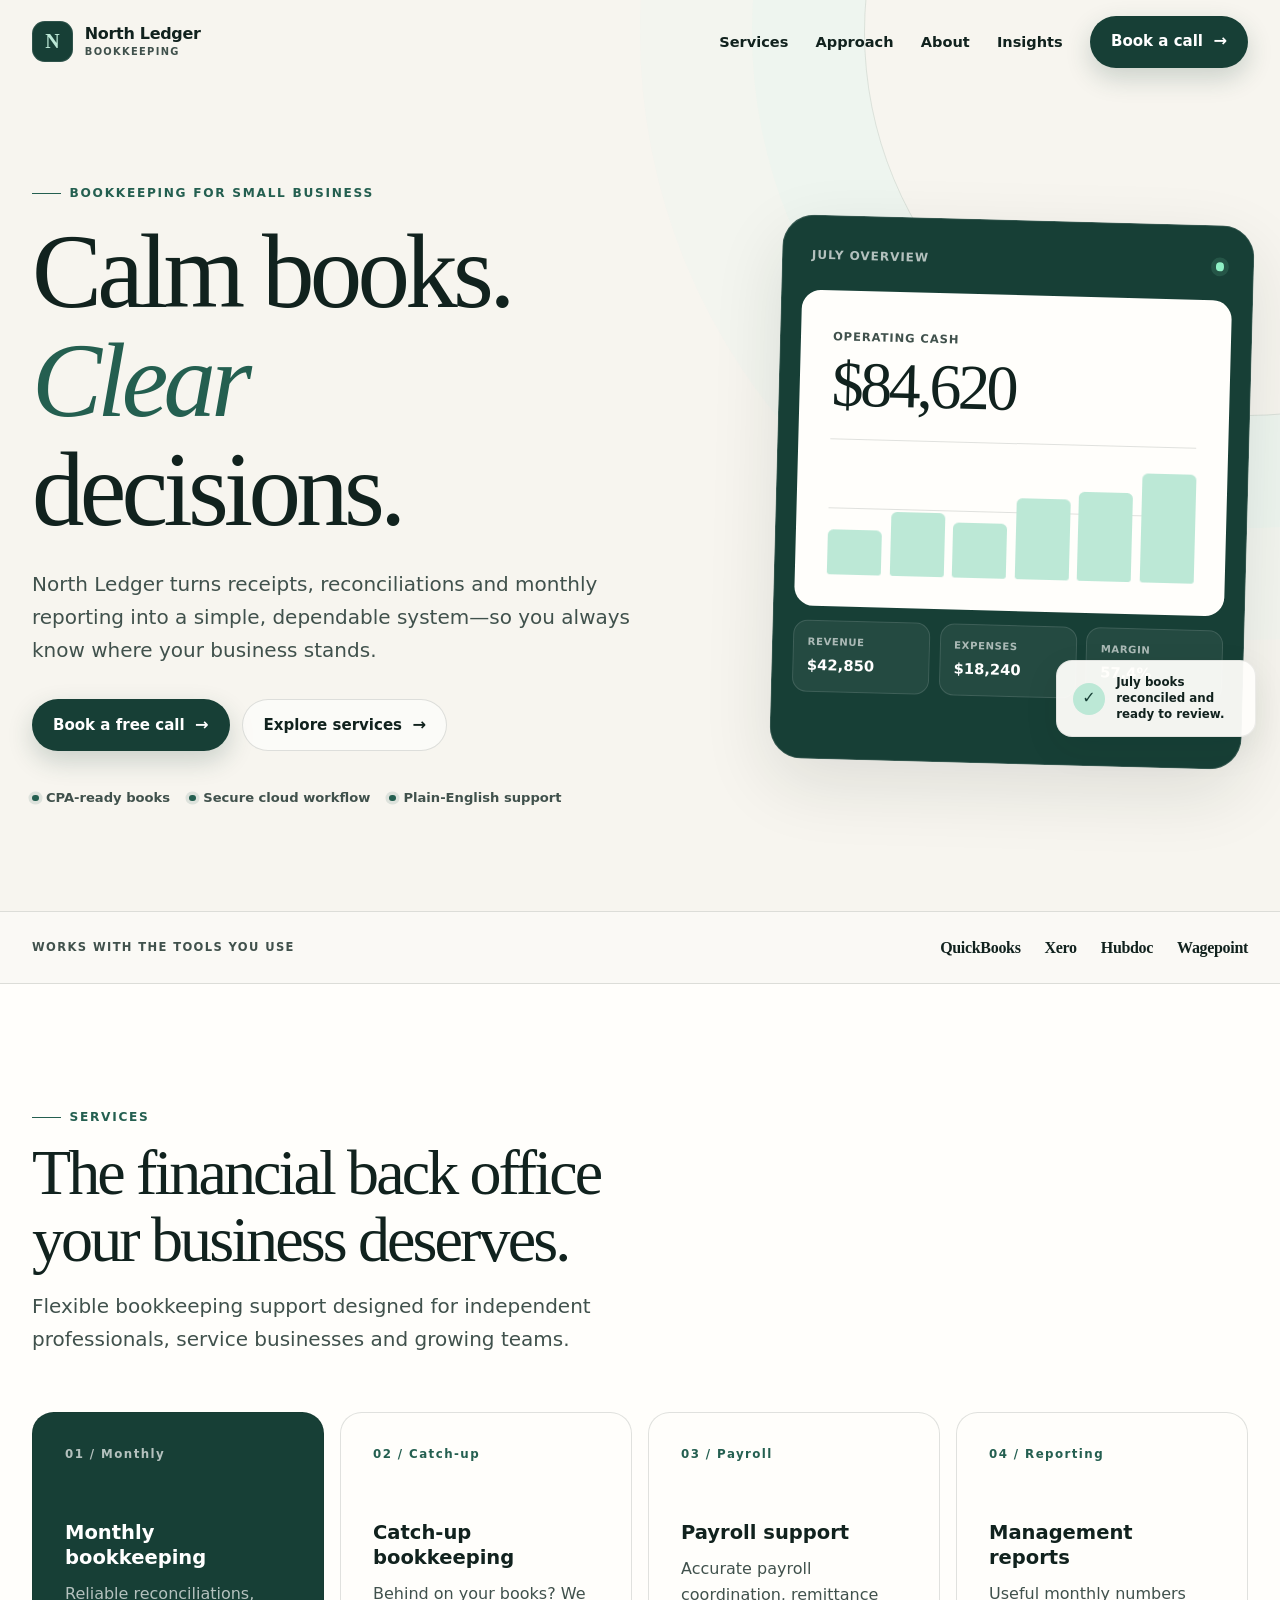
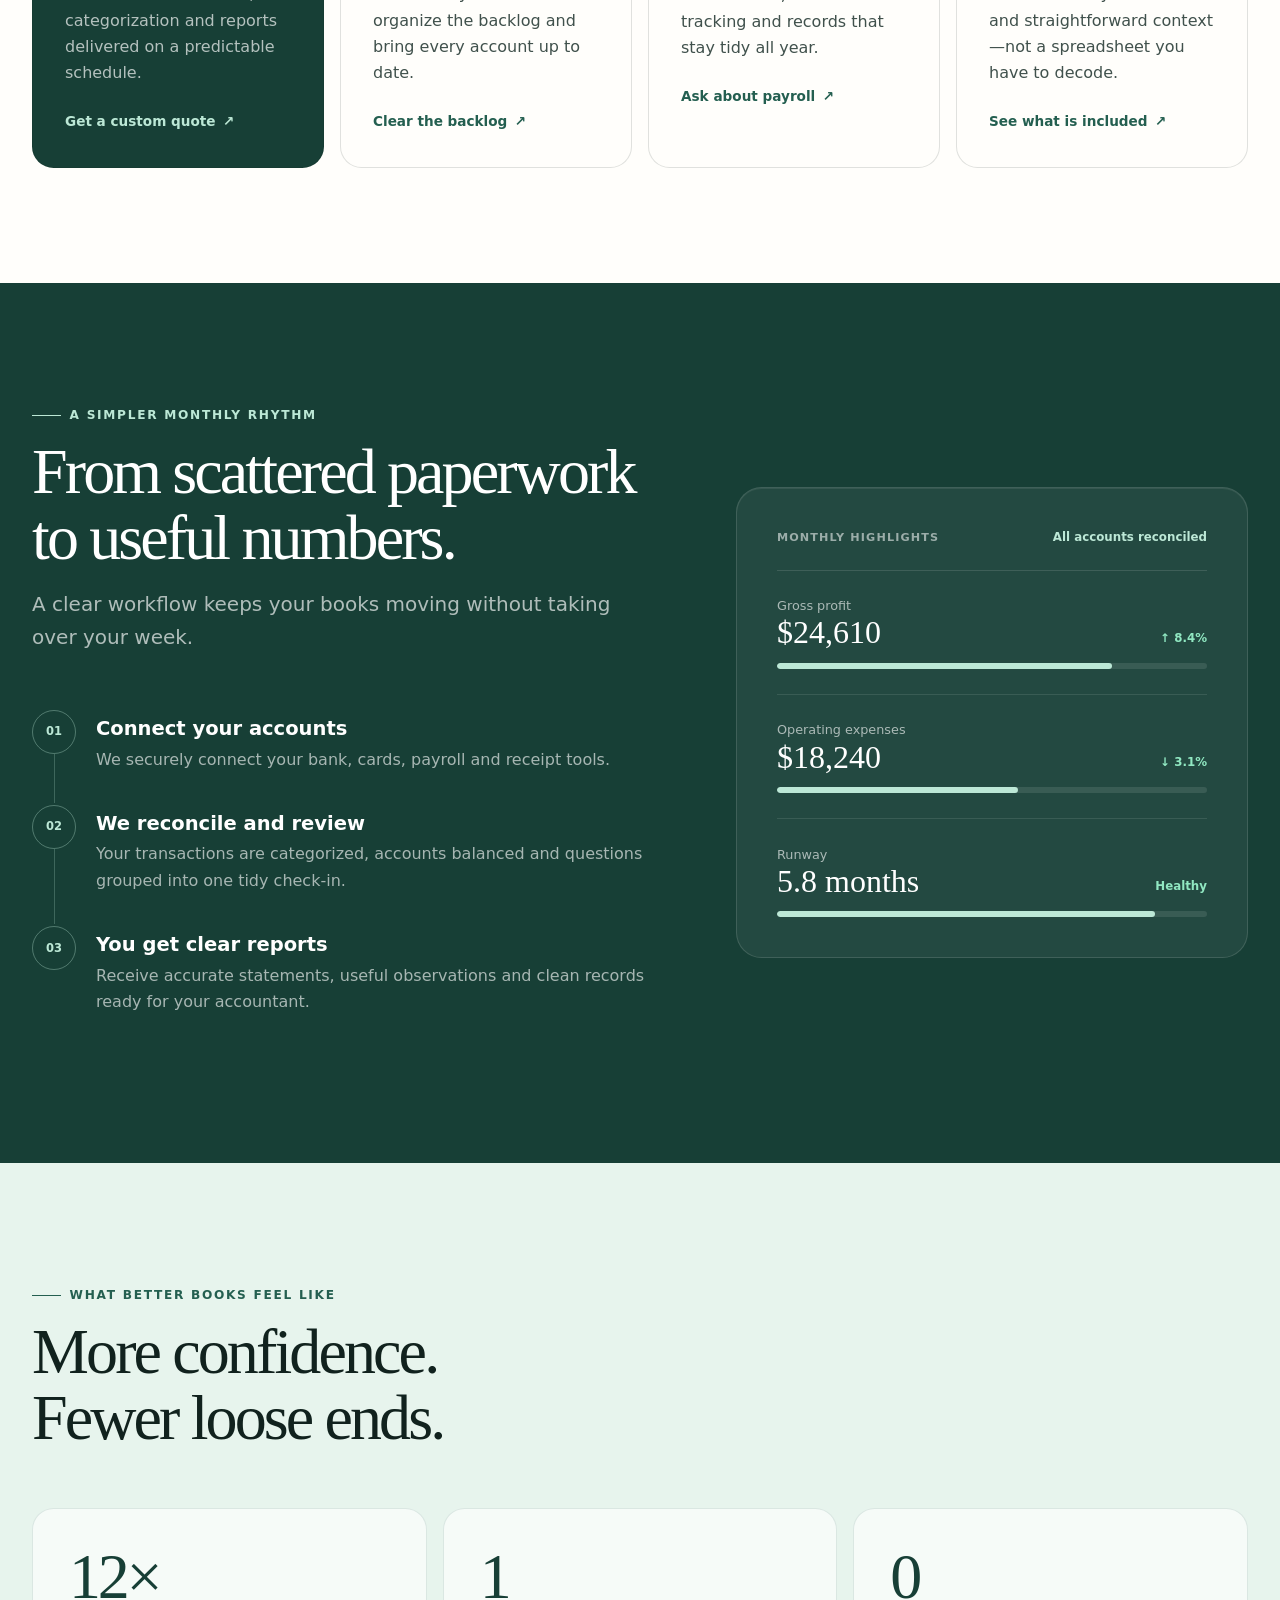
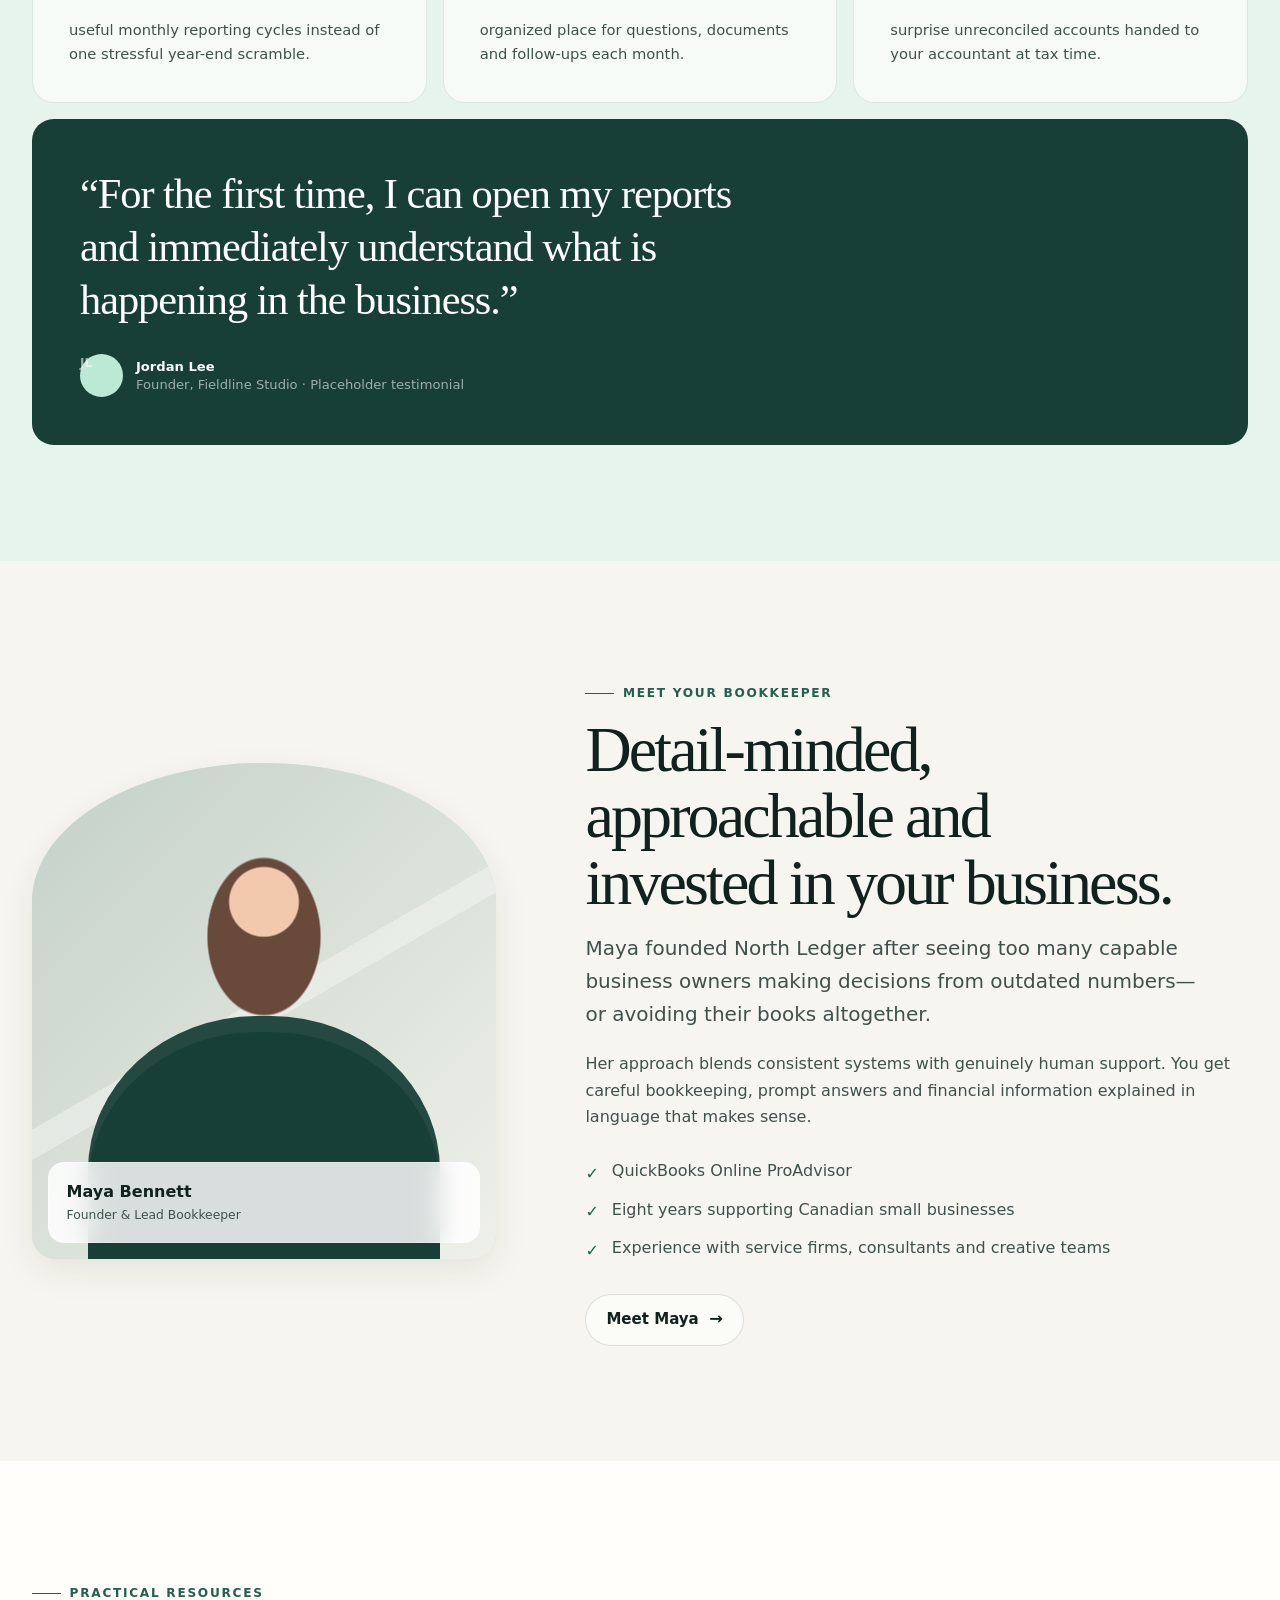
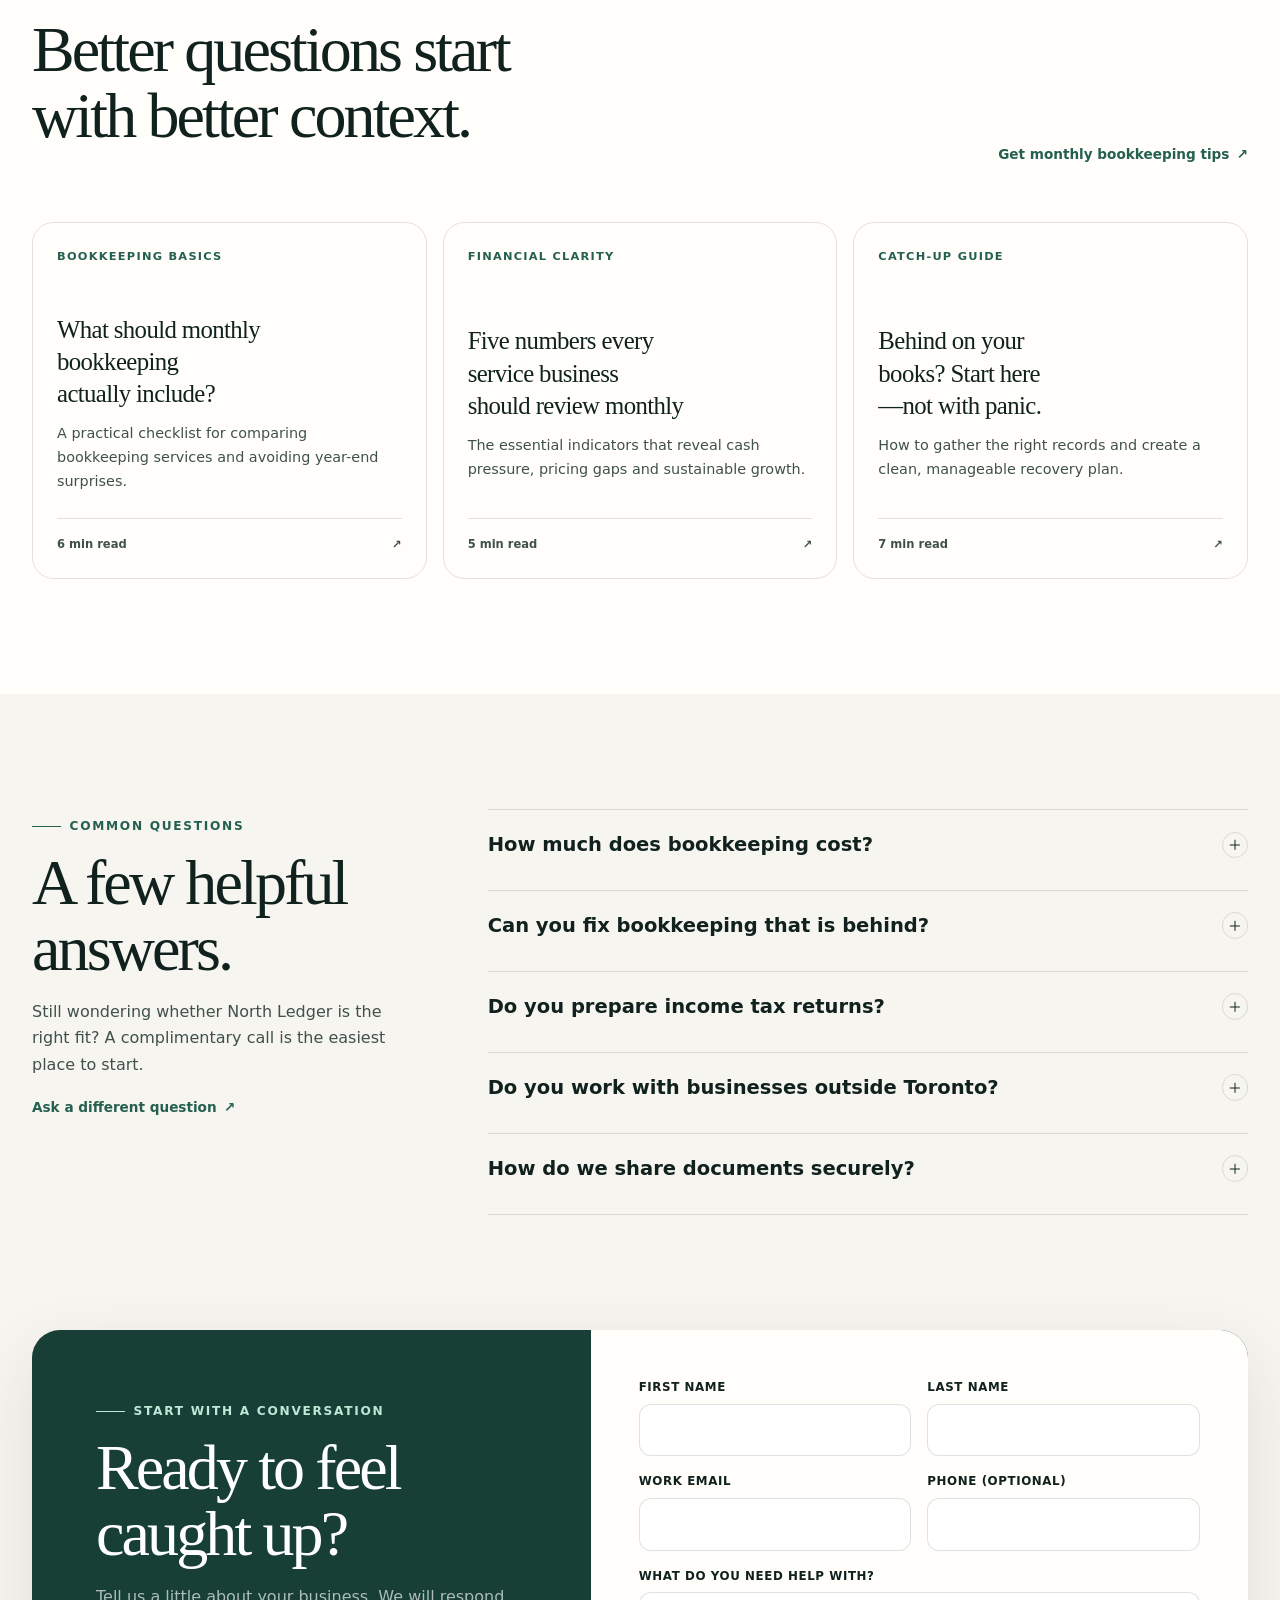
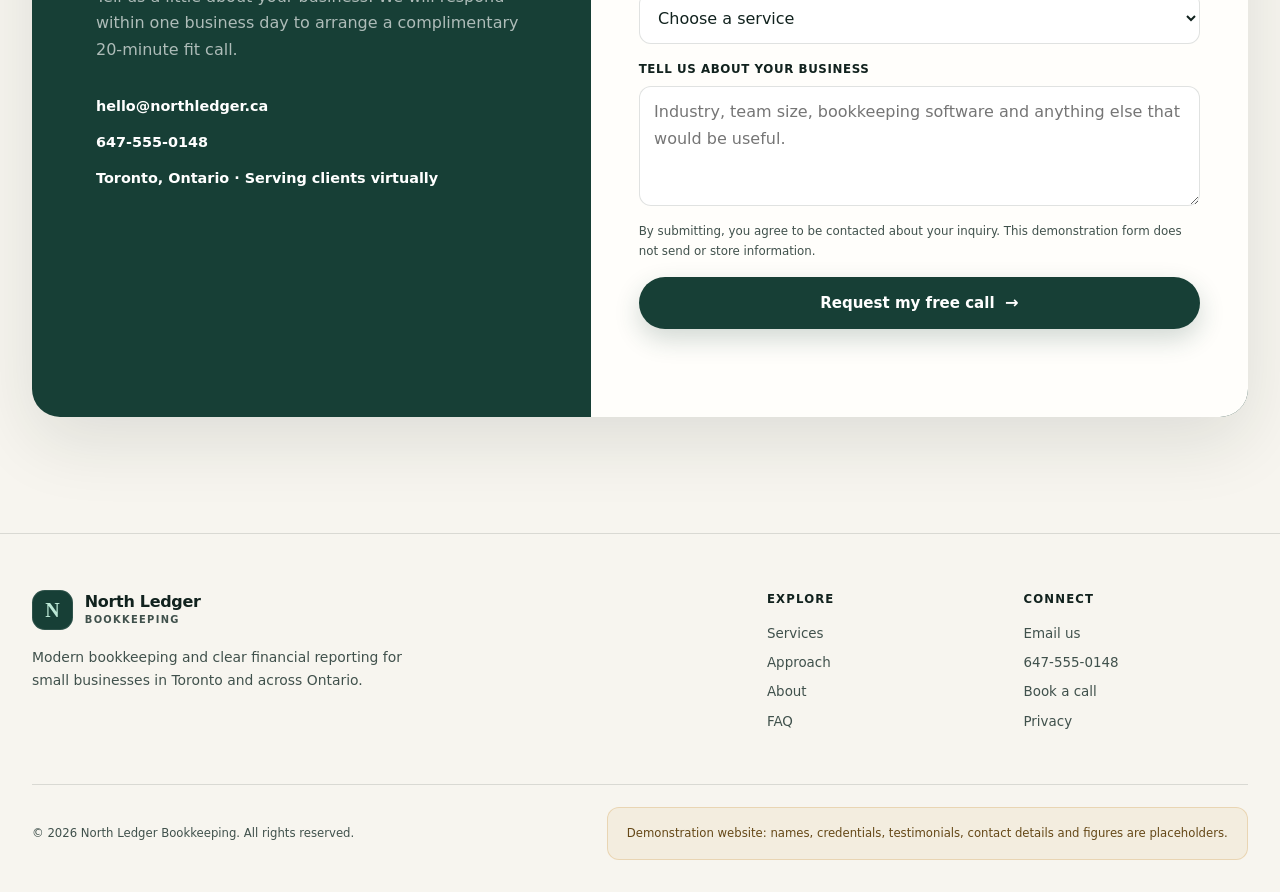
==== index.html @ b4becff7 "first commit" ====
<!doctype html>
<html lang="en-CA">
<head>
  <meta charset="utf-8">
  <meta name="viewport" content="width=device-width, initial-scale=1, viewport-fit=cover">
  <script>document.documentElement.classList.add('js');</script>
  <title>North Ledger Bookkeeping | Bookkeeping for Toronto Businesses</title>
  <meta name="description" content="Reliable monthly bookkeeping, payroll support, catch-up bookkeeping and clear financial reports for small businesses in Toronto and across Ontario.">
  <meta name="robots" content="index, follow, max-image-preview:large, max-snippet:-1, max-video-preview:-1">
  <meta name="theme-color" content="#173f36">
  <link rel="canonical" href="https://www.northledger.ca/">
  <meta property="og:type" content="website">
  <meta property="og:locale" content="en_CA">
  <meta property="og:site_name" content="North Ledger Bookkeeping">
  <meta property="og:title" content="Calm books. Clear decisions.">
  <meta property="og:description" content="Modern bookkeeping for small businesses that want less admin and more clarity.">
  <meta property="og:url" content="https://www.northledger.ca/">
  <meta property="og:image" content="https://www.northledger.ca/og-card.svg">
  <meta property="og:image:type" content="image/svg+xml">
  <meta property="og:image:width" content="1200">
  <meta property="og:image:height" content="630">
  <meta property="og:image:alt" content="North Ledger Bookkeeping — Calm books. Clear decisions.">
  <meta name="twitter:card" content="summary_large_image">
  <meta name="twitter:title" content="North Ledger Bookkeeping">
  <meta name="twitter:description" content="Reliable bookkeeping and reporting for growing Ontario businesses.">
  <meta name="twitter:image" content="https://www.northledger.ca/og-card.svg">
  <link rel="icon" href="data:image/svg+xml,%3Csvg xmlns='http://www.w3.org/2000/svg' viewBox='0 0 64 64'%3E%3Crect width='64' height='64' rx='18' fill='%23173f36'/%3E%3Cpath d='M19 45V19h7l13 17V19h7v26h-7L26 28v17z' fill='%23bce8d6'/%3E%3C/svg%3E">
  <script type="application/ld+json">
  {
    "@context": "https://schema.org",
    "@graph": [
      {
        "@type": "WebSite",
        "@id": "https://www.northledger.ca/#website",
        "url": "https://www.northledger.ca/",
        "name": "North Ledger Bookkeeping",
        "inLanguage": "en-CA"
      },
      {
        "@type": ["ProfessionalService", "AccountingService"],
        "@id": "https://www.northledger.ca/#business",
        "name": "North Ledger Bookkeeping",
        "description": "Monthly bookkeeping, catch-up bookkeeping, payroll support and management reporting for small businesses.",
        "url": "https://www.northledger.ca/",
        "telephone": "+1-647-555-0148",
        "email": "hello@northledger.ca",
        "priceRange": "$$",
        "currenciesAccepted": "CAD",
        "areaServed": ["Toronto", "Greater Toronto Area", "Ontario"],
        "address": {
          "@type": "PostalAddress",
          "streetAddress": "123 King Street West, Suite 400",
          "addressLocality": "Toronto",
          "addressRegion": "ON",
          "postalCode": "M5H 1J9",
          "addressCountry": "CA"
        },
        "founder": { "@id": "https://www.northledger.ca/#maya" },
        "openingHoursSpecification": [{
          "@type": "OpeningHoursSpecification",
          "dayOfWeek": ["Monday", "Tuesday", "Wednesday", "Thursday", "Friday"],
          "opens": "09:00",
          "closes": "17:00"
        }]
      },
      {
        "@type": "Person",
        "@id": "https://www.northledger.ca/#maya",
        "name": "Maya Bennett",
        "jobTitle": "Founder & Lead Bookkeeper",
        "worksFor": { "@id": "https://www.northledger.ca/#business" }
      },
      {
        "@type": "FAQPage",
        "mainEntity": [
          {
            "@type": "Question",
            "name": "How much does bookkeeping cost?",
            "acceptedAnswer": { "@type": "Answer", "text": "Monthly bookkeeping is quoted based on transaction volume, number of accounts, payroll needs and reporting complexity. Every engagement begins with a complimentary discovery call and a fixed monthly proposal." }
          },
          {
            "@type": "Question",
            "name": "Can you fix bookkeeping that is behind?",
            "acceptedAnswer": { "@type": "Answer", "text": "Yes. Catch-up bookkeeping organizes historical transactions, reconciles accounts and prepares clean opening balances before monthly service begins." }
          },
          {
            "@type": "Question",
            "name": "Do you prepare income tax returns?",
            "acceptedAnswer": { "@type": "Answer", "text": "North Ledger focuses on bookkeeping and year-end readiness. Clean records and schedules are provided to your accountant, or a trusted tax professional can be recommended." }
          }
        ]
      }
    ]
  }
  </script>
  <link rel="stylesheet" href="assets/css/styles.css">
</head>
<body>
  <a class="skip-link" href="#main">Skip to main content</a>
  <header class="site-header">
    <div class="shell nav">
      <a class="brand" href="#top" aria-label="North Ledger Bookkeeping home">
        <span class="brand-mark" aria-hidden="true">N</span>
        <span class="brand-copy">North Ledger<small>Bookkeeping</small></span>
      </a>
      <nav class="nav-links" aria-label="Primary navigation">
        <a href="#services">Services</a>
        <a href="#approach">Approach</a>
        <a href="#about">About</a>
        <a href="#insights">Insights</a>
        <a class="button button-primary" href="#contact">Book a call</a>
      </nav>
      <button class="menu-toggle" type="button" aria-expanded="false" aria-controls="mobile-menu" aria-label="Open menu">
        <span class="menu-toggle-lines" aria-hidden="true"><span></span><span></span></span>
      </button>
    </div>
  </header>

  <nav class="mobile-menu" id="mobile-menu" aria-label="Mobile navigation">
    <a href="#services">Services</a>
    <a href="#approach">Approach</a>
    <a href="#about">About</a>
    <a href="#insights">Insights</a>
    <a class="button button-primary" href="#contact">Book a call</a>
  </nav>

  <main id="main">
    <section class="hero" id="top">
      <div class="shell hero-grid">
        <div class="hero-copy">
          <p class="eyebrow">Bookkeeping for small business</p>
          <h1>Calm books. <em>Clear</em> decisions.</h1>
          <p class="lead">North Ledger turns receipts, reconciliations and monthly reporting into a simple, dependable system—so you always know where your business stands.</p>
          <div class="button-row">
            <a class="button button-primary" href="#contact">Book a free call</a>
            <a class="button button-secondary" href="#services">Explore services</a>
          </div>
          <div class="hero-proof" aria-label="Service highlights">
            <span>CPA-ready books</span>
            <span>Secure cloud workflow</span>
            <span>Plain-English support</span>
          </div>
        </div>
        <div class="ledger-visual" aria-label="Illustration of a clear monthly financial dashboard">
          <div class="ledger-card">
            <div class="ledger-top"><p>July overview</p><span class="status-dot" title="Books are up to date"></span></div>
            <div class="balance-card">
              <small>Operating cash</small>
              <div class="balance">$84,620</div>
              <div class="chart" aria-hidden="true">
                <span style="height:38%"></span><span style="height:54%"></span><span style="height:46%"></span><span style="height:68%"></span><span style="height:75%"></span><span style="height:92%"></span>
              </div>
            </div>
            <div class="month-row">
              <div class="mini-stat"><span>Revenue</span><strong>$42,850</strong></div>
              <div class="mini-stat"><span>Expenses</span><strong>$18,240</strong></div>
              <div class="mini-stat"><span>Margin</span><strong>57.4%</strong></div>
            </div>
          </div>
          <div class="float-note"><span class="float-icon" aria-hidden="true">✓</span><p>July books reconciled and ready to review.</p></div>
        </div>
      </div>
    </section>

    <aside class="trust-strip" aria-label="Accounting software experience">
      <div class="shell trust-grid">
        <p class="trust-label">Works with the tools you use</p>
        <div class="trust-items"><span>QuickBooks</span><span>Xero</span><span>Hubdoc</span><span>Wagepoint</span></div>
      </div>
    </aside>

    <section class="section services" id="services">
      <div class="shell">
        <div class="section-heading">
          <p class="eyebrow">Services</p>
          <h2>The financial back office your business deserves.</h2>
          <p class="lead">Flexible bookkeeping support designed for independent professionals, service businesses and growing teams.</p>
        </div>
        <div class="service-grid">
          <article class="service-card featured">
            <span class="service-number">01 / Monthly</span>
            <h3>Monthly bookkeeping</h3>
            <p>Reliable reconciliations, categorization and reports delivered on a predictable schedule.</p>
            <a class="text-link" href="#contact">Get a custom quote</a>
          </article>
          <article class="service-card">
            <span class="service-number">02 / Catch-up</span>
            <h3>Catch-up bookkeeping</h3>
            <p>Behind on your books? We organize the backlog and bring every account up to date.</p>
            <a class="text-link" href="#contact">Clear the backlog</a>
          </article>
          <article class="service-card">
            <span class="service-number">03 / Payroll</span>
            <h3>Payroll support</h3>
            <p>Accurate payroll coordination, remittance tracking and records that stay tidy all year.</p>
            <a class="text-link" href="#contact">Ask about payroll</a>
          </article>
          <article class="service-card">
            <span class="service-number">04 / Reporting</span>
            <h3>Management reports</h3>
            <p>Useful monthly numbers and straightforward context—not a spreadsheet you have to decode.</p>
            <a class="text-link" href="#contact">See what is included</a>
          </article>
        </div>
      </div>
    </section>

    <section class="section approach" id="approach">
      <div class="shell approach-grid">
        <div>
          <div class="section-heading reveal">
            <p class="eyebrow">A simpler monthly rhythm</p>
            <h2>From scattered paperwork to useful numbers.</h2>
            <p class="lead">A clear workflow keeps your books moving without taking over your week.</p>
          </div>
          <div class="steps">
            <article class="step reveal">
              <span class="step-index">01</span>
              <div><h3>Connect your accounts</h3><p>We securely connect your bank, cards, payroll and receipt tools.</p></div>
            </article>
            <article class="step reveal">
              <span class="step-index">02</span>
              <div><h3>We reconcile and review</h3><p>Your transactions are categorized, accounts balanced and questions grouped into one tidy check-in.</p></div>
            </article>
            <article class="step reveal">
              <span class="step-index">03</span>
              <div><h3>You get clear reports</h3><p>Receive accurate statements, useful observations and clean records ready for your accountant.</p></div>
            </article>
          </div>
        </div>
        <div class="insight-panel reveal" aria-label="Example monthly financial highlights">
          <div class="panel-head"><span>Monthly highlights</span><strong>All accounts reconciled</strong></div>
          <div class="metric">
            <div class="metric-row"><div><div class="metric-label">Gross profit</div><div class="metric-value">$24,610</div></div><span class="metric-change">↑ 8.4%</span></div>
            <div class="meter" aria-hidden="true"><span style="width:78%"></span></div>
          </div>
          <div class="metric">
            <div class="metric-row"><div><div class="metric-label">Operating expenses</div><div class="metric-value">$18,240</div></div><span class="metric-change">↓ 3.1%</span></div>
            <div class="meter" aria-hidden="true"><span style="width:56%"></span></div>
          </div>
          <div class="metric">
            <div class="metric-row"><div><div class="metric-label">Runway</div><div class="metric-value">5.8 months</div></div><span class="metric-change">Healthy</span></div>
            <div class="meter" aria-hidden="true"><span style="width:88%"></span></div>
          </div>
        </div>
      </div>
    </section>

    <section class="section outcomes" aria-labelledby="outcomes-title">
      <div class="shell">
        <div class="section-heading reveal">
          <p class="eyebrow">What better books feel like</p>
          <h2 id="outcomes-title">More confidence. Fewer loose ends.</h2>
        </div>
        <div class="outcome-grid">
          <article class="outcome-card reveal"><strong>12×</strong><p>useful monthly reporting cycles instead of one stressful year-end scramble.</p></article>
          <article class="outcome-card reveal"><strong>1</strong><p>organized place for questions, documents and follow-ups each month.</p></article>
          <article class="outcome-card reveal"><strong>0</strong><p>surprise unreconciled accounts handed to your accountant at tax time.</p></article>
          <article class="quote-card reveal">
            <blockquote>“For the first time, I can open my reports and immediately understand what is happening in the business.”</blockquote>
            <div class="quote-byline"><span class="quote-avatar" aria-hidden="true">JL</span><p><strong>Jordan Lee</strong><span>Founder, Fieldline Studio · Placeholder testimonial</span></p></div>
          </article>
        </div>
      </div>
    </section>

    <section class="section about" id="about">
      <div class="shell about-grid">
        <div class="portrait reveal" role="img" aria-label="Stylized placeholder portrait of Maya Bennett, founder of North Ledger Bookkeeping">
          <div class="portrait-caption"><strong>Maya Bennett</strong><span>Founder &amp; Lead Bookkeeper</span></div>
        </div>
        <div class="reveal">
          <p class="eyebrow">Meet your bookkeeper</p>
          <h2>Detail-minded, approachable and invested in your business.</h2>
          <p class="lead">Maya founded North Ledger after seeing too many capable business owners making decisions from outdated numbers—or avoiding their books altogether.</p>
          <p>Her approach blends consistent systems with genuinely human support. You get careful bookkeeping, prompt answers and financial information explained in language that makes sense.</p>
          <ul class="check-list">
            <li>QuickBooks Online ProAdvisor</li>
            <li>Eight years supporting Canadian small businesses</li>
            <li>Experience with service firms, consultants and creative teams</li>
          </ul>
          <div class="button-row"><a class="button button-secondary" href="#contact">Meet Maya</a></div>
        </div>
      </div>
    </section>

    <section class="section insights" id="insights">
      <div class="shell">
        <div class="insights-top reveal">
          <div class="section-heading">
            <p class="eyebrow">Practical resources</p>
            <h2>Better questions start with better context.</h2>
          </div>
          <a class="text-link" href="#contact">Get monthly bookkeeping tips</a>
        </div>
        <div class="article-grid">
          <a class="article-card reveal" href="#contact" aria-label="Read what a monthly bookkeeping package should include">
            <span class="article-tag">Bookkeeping basics</span>
            <div><h3>What should monthly bookkeeping actually include?</h3><p>A practical checklist for comparing bookkeeping services and avoiding year-end surprises.</p></div>
            <span class="article-meta"><span>6 min read</span><span aria-hidden="true">↗</span></span>
          </a>
          <a class="article-card reveal" href="#contact" aria-label="Read five numbers to review every month">
            <span class="article-tag">Financial clarity</span>
            <div><h3>Five numbers every service business should review monthly</h3><p>The essential indicators that reveal cash pressure, pricing gaps and sustainable growth.</p></div>
            <span class="article-meta"><span>5 min read</span><span aria-hidden="true">↗</span></span>
          </a>
          <a class="article-card reveal" href="#contact" aria-label="Read a guide to catching up overdue books">
            <span class="article-tag">Catch-up guide</span>
            <div><h3>Behind on your books? Start here—not with panic.</h3><p>How to gather the right records and create a clean, manageable recovery plan.</p></div>
            <span class="article-meta"><span>7 min read</span><span aria-hidden="true">↗</span></span>
          </a>
        </div>
      </div>
    </section>

    <section class="section faq" id="faq">
      <div class="shell faq-grid">
        <div class="faq-intro reveal">
          <p class="eyebrow">Common questions</p>
          <h2>A few helpful answers.</h2>
          <p>Still wondering whether North Ledger is the right fit? A complimentary call is the easiest place to start.</p>
          <a class="text-link" href="#contact">Ask a different question</a>
        </div>
        <div class="faq-list reveal">
          <article class="faq-item">
            <h3><button class="faq-button" type="button" aria-expanded="false" aria-controls="faq-1">How much does bookkeeping cost?<span class="faq-icon" aria-hidden="true"></span></button></h3>
            <div class="faq-panel" id="faq-1"><div><p>Monthly service is quoted based on transaction volume, number of accounts, payroll needs and reporting complexity. After a complimentary discovery call, you receive a fixed monthly proposal with no surprise hourly billing.</p></div></div>
          </article>
          <article class="faq-item">
            <h3><button class="faq-button" type="button" aria-expanded="false" aria-controls="faq-2">Can you fix bookkeeping that is behind?<span class="faq-icon" aria-hidden="true"></span></button></h3>
            <div class="faq-panel" id="faq-2"><div><p>Yes. Catch-up bookkeeping organizes historical transactions, reconciles every account and establishes clean opening balances. You receive a clear scope and timeline before the work begins.</p></div></div>
          </article>
          <article class="faq-item">
            <h3><button class="faq-button" type="button" aria-expanded="false" aria-controls="faq-3">Do you prepare income tax returns?<span class="faq-icon" aria-hidden="true"></span></button></h3>
            <div class="faq-panel" id="faq-3"><div><p>North Ledger focuses on excellent bookkeeping and year-end readiness. We coordinate directly with your accountant, provide clean schedules and answer their questions—or refer you to a trusted tax professional.</p></div></div>
          </article>
          <article class="faq-item">
            <h3><button class="faq-button" type="button" aria-expanded="false" aria-controls="faq-4">Do you work with businesses outside Toronto?<span class="faq-icon" aria-hidden="true"></span></button></h3>
            <div class="faq-panel" id="faq-4"><div><p>Absolutely. The workflow is cloud-based, so North Ledger can support incorporated and self-employed clients throughout Ontario while keeping communication personal and responsive.</p></div></div>
          </article>
          <article class="faq-item">
            <h3><button class="faq-button" type="button" aria-expanded="false" aria-controls="faq-5">How do we share documents securely?<span class="faq-icon" aria-hidden="true"></span></button></h3>
            <div class="faq-panel" id="faq-5"><div><p>Receipts and statements are collected through secure, access-controlled cloud tools. Sensitive financial information is never requested through ordinary text messages or informal file links.</p></div></div>
          </article>
        </div>
      </div>
    </section>

    <section class="section contact" id="contact">
      <div class="shell">
        <div class="contact-wrap reveal">
          <div class="contact-copy">
            <p class="eyebrow">Start with a conversation</p>
            <h2>Ready to feel caught up?</h2>
            <p>Tell us a little about your business. We will respond within one business day to arrange a complimentary 20-minute fit call.</p>
            <div class="contact-details">
              <a href="mailto:hello@northledger.ca">hello@northledger.ca</a>
              <a href="tel:+16475550148">647-555-0148</a>
              <span>Toronto, Ontario · Serving clients virtually</span>
            </div>
          </div>
          <form class="contact-form" id="consultation-form">
            <div class="field-row">
              <div class="field"><label for="first-name">First name</label><input id="first-name" name="firstName" type="text" autocomplete="given-name" required></div>
              <div class="field"><label for="last-name">Last name</label><input id="last-name" name="lastName" type="text" autocomplete="family-name" required></div>
            </div>
            <div class="field-row">
              <div class="field"><label for="email">Work email</label><input id="email" name="email" type="email" autocomplete="email" required></div>
              <div class="field"><label for="phone">Phone <span aria-hidden="true">(optional)</span></label><input id="phone" name="phone" type="tel" autocomplete="tel"></div>
            </div>
            <div class="field"><label for="service">What do you need help with?</label><select id="service" name="service" required><option value="">Choose a service</option><option>Monthly bookkeeping</option><option>Catch-up bookkeeping</option><option>Payroll support</option><option>Management reporting</option><option>Not sure yet</option></select></div>
            <div class="field"><label for="message">Tell us about your business</label><textarea id="message" name="message" placeholder="Industry, team size, bookkeeping software and anything else that would be useful." required></textarea></div>
            <p class="form-note">By submitting, you agree to be contacted about your inquiry. This demonstration form does not send or store information.</p>
            <button class="button button-primary" type="submit">Request my free call</button>
            <p class="form-status" id="form-status" role="status" aria-live="polite"></p>
          </form>
        </div>
      </div>
    </section>
  </main>

  <footer class="footer">
    <div class="shell">
      <div class="footer-grid">
        <div class="footer-brand">
          <a class="brand" href="#top" aria-label="North Ledger Bookkeeping home"><span class="brand-mark" aria-hidden="true">N</span><span class="brand-copy">North Ledger<small>Bookkeeping</small></span></a>
          <p>Modern bookkeeping and clear financial reporting for small businesses in Toronto and across Ontario.</p>
        </div>
        <div class="footer-links">
          <div class="footer-col"><strong>Explore</strong><a href="#services">Services</a><a href="#approach">Approach</a><a href="#about">About</a><a href="#faq">FAQ</a></div>
          <div class="footer-col"><strong>Connect</strong><a href="mailto:hello@northledger.ca">Email us</a><a href="tel:+16475550148">647-555-0148</a><a href="#contact">Book a call</a><a href="#privacy">Privacy</a></div>
        </div>
      </div>
      <div class="footer-bottom" id="privacy">
        <p>© <span id="year">2026</span> North Ledger Bookkeeping. All rights reserved.</p>
        <p class="placeholder-note">Demonstration website: names, credentials, testimonials, contact details and figures are placeholders.</p>
      </div>
    </div>
  </footer>
  </main>
  <script src="assets/js/script.js" defer></script>
</body>
</html>
---- assets/css/styles.css ----
:root {
  --ink: #11221e;
  --ink-soft: #40514c;
  --forest: #173f36;
  --forest-2: #245f50;
  --mint: #bce8d6;
  --mint-soft: #e7f4ed;
  --cream: #f7f5ef;
  --paper: #fffefb;
  --line: rgba(17, 34, 30, 0.13);
  --white: #ffffff;
  --gold: #d6a95e;
  --shadow: 0 24px 70px rgba(17, 34, 30, 0.11);
  --shadow-sm: 0 12px 35px rgba(17, 34, 30, 0.08);
  --radius: 1.35rem;
  --max: 76rem;
}

*, *::before, *::after { box-sizing: border-box; }
html { scroll-behavior: smooth; scroll-padding-top: 6rem; }
body {
  margin: 0;
  color: var(--ink);
  background: var(--cream);
  font-family: Inter, ui-sans-serif, system-ui, -apple-system, BlinkMacSystemFont, "Segoe UI", sans-serif;
  font-size: 1rem;
  line-height: 1.65;
  -webkit-font-smoothing: antialiased;
}
body.nav-open { overflow: hidden; }
a { color: inherit; }
button, input, select, textarea { font: inherit; }
button, a { -webkit-tap-highlight-color: transparent; }
img, svg { display: block; max-width: 100%; }
.skip-link {
  position: fixed;
  left: 1rem;
  top: -5rem;
  z-index: 1000;
  padding: .75rem 1rem;
  border-radius: .5rem;
  color: var(--white);
  background: var(--forest);
  font-weight: 750;
}
.skip-link:focus { top: 1rem; }
.shell { width: min(calc(100% - 2rem), var(--max)); margin-inline: auto; }
.eyebrow {
  display: inline-flex;
  align-items: center;
  gap: .55rem;
  margin: 0 0 1rem;
  color: var(--forest-2);
  font-size: .76rem;
  font-weight: 800;
  letter-spacing: .14em;
  line-height: 1.2;
  text-transform: uppercase;
}
.eyebrow::before { width: 1.8rem; height: 1px; content: ""; background: currentColor; }
.section { padding: clamp(4.5rem, 9vw, 8rem) 0; }
.section-heading { max-width: 43rem; margin-bottom: clamp(2rem, 5vw, 3.5rem); }
h1, h2, h3, p { margin-top: 0; }
h1, h2, h3 { text-wrap: balance; }
h1, h2 {
  font-family: Georgia, "Times New Roman", serif;
  font-weight: 500;
  letter-spacing: -.045em;
  line-height: 1.04;
}
h1 { max-width: 11ch; margin-bottom: 1.5rem; font-size: clamp(3.05rem, 8.2vw, 6.7rem); }
h2 { margin-bottom: 1rem; font-size: clamp(2.35rem, 5vw, 4.2rem); }
h3 { margin-bottom: .65rem; font-size: 1.22rem; line-height: 1.3; }
p { color: var(--ink-soft); }
.lead { max-width: 39rem; font-size: clamp(1.08rem, 2vw, 1.25rem); }
.button-row { display: flex; flex-wrap: wrap; gap: .8rem; margin-top: 2rem; }
.button {
  display: inline-flex;
  min-height: 3.25rem;
  align-items: center;
  justify-content: center;
  gap: .65rem;
  padding: .85rem 1.25rem;
  border: 1px solid transparent;
  border-radius: 999px;
  text-decoration: none;
  font-size: .94rem;
  font-weight: 800;
  line-height: 1;
  transition: transform .25s ease, background-color .25s ease, border-color .25s ease, color .25s ease;
}
.button::after { content: "→"; font-size: 1.08em; transition: transform .25s ease; }
.button:hover { transform: translateY(-2px); }
.button:hover::after { transform: translateX(.2rem); }
.button-primary { color: var(--white); background: var(--forest); box-shadow: 0 10px 26px rgba(23, 63, 54, .2); }
.button-primary:hover { background: var(--forest-2); }
.button-secondary { border-color: var(--line); background: rgba(255,255,255,.55); }
.button-secondary:hover { border-color: rgba(17,34,30,.28); background: var(--white); }
.button-light { color: var(--forest); background: var(--mint); }

.site-header {
  position: fixed;
  inset: 0 0 auto;
  z-index: 100;
  padding: .8rem 0;
  transition: background-color .25s ease, box-shadow .25s ease, padding .25s ease;
}
.site-header.scrolled {
  padding: .55rem 0;
  border-bottom: 1px solid rgba(17,34,30,.08);
  background: rgba(247,245,239,.9);
  box-shadow: 0 8px 30px rgba(17,34,30,.06);
  -webkit-backdrop-filter: blur(16px);
  backdrop-filter: blur(16px);
}
.nav { display: flex; min-height: 3.6rem; align-items: center; justify-content: space-between; gap: 1rem; }
.brand { display: inline-flex; align-items: center; gap: .75rem; text-decoration: none; font-weight: 850; letter-spacing: -.02em; }
.brand-mark {
  display: grid;
  width: 2.55rem;
  height: 2.55rem;
  place-items: center;
  border-radius: .8rem;
  color: var(--mint);
  background: var(--forest);
  font-family: Georgia, serif;
  font-size: 1.25rem;
  font-weight: 700;
  box-shadow: inset 0 0 0 1px rgba(255,255,255,.1);
}
.brand-copy { display: grid; line-height: 1.05; }
.brand-copy small { margin-top: .25rem; color: var(--ink-soft); font-size: .62rem; font-weight: 750; letter-spacing: .13em; text-transform: uppercase; }
.nav-links { display: none; align-items: center; gap: 1.7rem; }
.nav-links a:not(.button) { position: relative; text-decoration: none; font-size: .91rem; font-weight: 700; }
.nav-links a:not(.button)::after { position: absolute; right: 0; bottom: -.45rem; left: 0; height: 1px; content: ""; background: var(--forest); transform: scaleX(0); transform-origin: right; transition: transform .25s ease; }
.nav-links a:not(.button):hover::after { transform: scaleX(1); transform-origin: left; }
.menu-toggle {
  display: grid;
  width: 3rem;
  height: 3rem;
  place-items: center;
  border: 1px solid var(--line);
  border-radius: 50%;
  color: var(--ink);
  background: rgba(255,255,255,.65);
  cursor: pointer;
}
.menu-toggle-lines { display: grid; width: 1.15rem; gap: .27rem; }
.menu-toggle-lines span { display: block; height: 1.5px; background: currentColor; transition: transform .25s ease, opacity .25s ease; }
.menu-toggle[aria-expanded="true"] .menu-toggle-lines span:first-child { transform: translateY(.285rem) rotate(45deg); }
.menu-toggle[aria-expanded="true"] .menu-toggle-lines span:last-child { transform: translateY(-.285rem) rotate(-45deg); }
.mobile-menu {
  position: fixed;
  inset: 0;
  z-index: 90;
  display: grid;
  align-content: center;
  padding: 6rem max(1rem, calc((100vw - var(--max))/2));
  visibility: hidden;
  background: var(--cream);
  opacity: 0;
  transform: translateY(-1rem);
  transition: opacity .25s ease, transform .25s ease, visibility .25s;
}
.mobile-menu.open { visibility: visible; opacity: 1; transform: none; }
.mobile-menu a { padding: .65rem 0; text-decoration: none; font-family: Georgia, serif; font-size: clamp(2rem, 10vw, 3.4rem); line-height: 1.12; }
.mobile-menu .button { width: fit-content; margin-top: 1.4rem; padding-inline: 1.35rem; font-family: inherit; font-size: 1rem; }

.hero { position: relative; overflow: hidden; padding: clamp(8.8rem, 15vw, 11rem) 0 clamp(4rem, 8vw, 7rem); }
.hero::before {
  position: absolute;
  top: -22rem;
  right: -22rem;
  width: 48rem;
  height: 48rem;
  border: 1px solid rgba(36,95,80,.13);
  border-radius: 50%;
  content: "";
  box-shadow: 0 0 0 7rem rgba(231,244,237,.4), 0 0 0 14rem rgba(231,244,237,.25);
  pointer-events: none;
}
.hero-grid { position: relative; display: grid; align-items: center; gap: clamp(3rem, 8vw, 6rem); }
.hero-copy { position: relative; z-index: 1; }
.hero h1 em { color: var(--forest-2); font-style: italic; }
.hero-proof { display: flex; flex-wrap: wrap; gap: .65rem 1.2rem; margin-top: 2.25rem; color: var(--ink-soft); font-size: .82rem; font-weight: 700; }
.hero-proof span { display: inline-flex; align-items: center; gap: .45rem; }
.hero-proof span::before { width: .42rem; height: .42rem; border-radius: 50%; content: ""; background: var(--forest-2); box-shadow: 0 0 0 .22rem rgba(36,95,80,.12); }
.ledger-visual { position: relative; width: min(100%, 32rem); margin-inline: auto; }
.ledger-card {
  position: relative;
  overflow: hidden;
  min-height: 30rem;
  padding: 1rem;
  border: 1px solid rgba(255,255,255,.14);
  border-radius: 2rem;
  color: var(--white);
  background: var(--forest);
  box-shadow: var(--shadow);
  transform: rotate(1.5deg);
}
.ledger-top { display: flex; align-items: center; justify-content: space-between; padding: .65rem .55rem 1.5rem; }
.ledger-top p { margin: 0; color: rgba(255,255,255,.68); font-size: .75rem; font-weight: 750; letter-spacing: .08em; text-transform: uppercase; }
.status-dot { width: .55rem; height: .55rem; border-radius: 50%; background: #8ff0c5; box-shadow: 0 0 0 .3rem rgba(143,240,197,.12); }
.balance-card { padding: 1.5rem; border-radius: 1.2rem; color: var(--ink); background: var(--paper); }
.balance-card small { color: var(--ink-soft); font-size: .72rem; font-weight: 750; letter-spacing: .08em; text-transform: uppercase; }
.balance { margin: .2rem 0 1.4rem; font-family: Georgia, serif; font-size: clamp(2.5rem, 9vw, 4rem); line-height: 1; letter-spacing: -.055em; }
.chart { position: relative; display: flex; height: 8.5rem; align-items: end; gap: .55rem; padding-top: 1rem; border-top: 1px solid var(--line); }
.chart::after { position: absolute; inset: 50% 0 auto; height: 1px; content: ""; background: var(--line); }
.chart span { z-index: 1; flex: 1; min-height: 1rem; border-radius: .35rem .35rem .15rem .15rem; background: var(--mint); animation: rise .8s both cubic-bezier(.2,.8,.2,1); transform-origin: bottom; }
.chart span:nth-child(2) { animation-delay: .08s; }
.chart span:nth-child(3) { animation-delay: .16s; }
.chart span:nth-child(4) { animation-delay: .24s; }
.chart span:nth-child(5) { animation-delay: .32s; }
.chart span:nth-child(6) { animation-delay: .4s; }
.month-row { display: grid; grid-template-columns: repeat(3, 1fr); gap: .6rem; margin-top: .85rem; }
.mini-stat { padding: .85rem; border: 1px solid rgba(255,255,255,.12); border-radius: .9rem; background: rgba(255,255,255,.06); }
.mini-stat span { display: block; color: rgba(255,255,255,.62); font-size: .63rem; font-weight: 750; letter-spacing: .06em; text-transform: uppercase; }
.mini-stat strong { display: block; margin-top: .12rem; font-size: .92rem; }
.float-note {
  position: absolute;
  right: -.5rem;
  bottom: 1.7rem;
  display: flex;
  max-width: 12.5rem;
  align-items: center;
  gap: .7rem;
  padding: .85rem 1rem;
  border: 1px solid rgba(17,34,30,.08);
  border-radius: 1rem;
  background: rgba(255,254,251,.95);
  box-shadow: var(--shadow-sm);
  animation: float 5s ease-in-out infinite;
}
.float-icon { display: grid; flex: 0 0 2rem; height: 2rem; place-items: center; border-radius: 50%; color: var(--forest); background: var(--mint); font-weight: 900; }
.float-note p { margin: 0; color: var(--ink); font-size: .74rem; font-weight: 800; line-height: 1.35; }

.trust-strip { border-block: 1px solid var(--line); background: rgba(255,255,255,.37); }
.trust-grid { display: grid; gap: 1.25rem; padding: 1.4rem 0; }
.trust-label { margin: 0; color: var(--ink-soft); font-size: .72rem; font-weight: 800; letter-spacing: .12em; text-transform: uppercase; }
.trust-items { display: flex; flex-wrap: wrap; gap: .9rem 1.5rem; }
.trust-items span { color: var(--ink); font-family: Georgia, serif; font-size: 1rem; font-weight: 700; letter-spacing: -.02em; }

.services { background: var(--paper); }
.service-grid { display: grid; gap: 1rem; }
.service-card {
  position: relative;
  min-height: 19rem;
  padding: 1.5rem;
  border: 1px solid var(--line);
  border-radius: var(--radius);
  background: var(--paper);
  transition: transform .3s ease, box-shadow .3s ease, border-color .3s ease;
}
.service-card:hover { transform: translateY(-5px); border-color: rgba(36,95,80,.26); box-shadow: var(--shadow-sm); }
.service-number { display: block; margin-bottom: 3.5rem; color: var(--forest-2); font-size: .74rem; font-weight: 850; letter-spacing: .12em; }
.service-card p { margin-bottom: 1.35rem; }
.text-link { display: inline-flex; align-items: center; gap: .45rem; color: var(--forest-2); text-decoration: none; font-size: .85rem; font-weight: 850; }
.text-link::after { content: "↗"; transition: transform .2s ease; }
.text-link:hover::after { transform: translate(.15rem,-.15rem); }
.service-card.featured { color: var(--white); background: var(--forest); }
.service-card.featured p, .service-card.featured .service-number { color: rgba(255,255,255,.68); }
.service-card.featured .text-link { color: var(--mint); }

.approach { overflow: hidden; background: var(--forest); }
.approach .eyebrow, .approach h2 { color: var(--white); }
.approach .eyebrow { color: var(--mint); }
.approach .lead { color: rgba(255,255,255,.66); }
.approach-grid { display: grid; gap: clamp(2.5rem, 7vw, 6rem); }
.steps { position: relative; display: grid; }
.step { position: relative; display: grid; grid-template-columns: 3rem 1fr; gap: 1rem; padding: 0 0 2rem; }
.step:not(:last-child)::before { position: absolute; top: 2.75rem; bottom: .15rem; left: 1.35rem; width: 1px; content: ""; background: rgba(188,232,214,.24); }
.step-index { display: grid; width: 2.75rem; height: 2.75rem; place-items: center; border: 1px solid rgba(188,232,214,.35); border-radius: 50%; color: var(--mint); font-size: .72rem; font-weight: 850; }
.step h3 { margin: .35rem 0 .35rem; color: var(--white); }
.step p { margin: 0; color: rgba(255,255,255,.62); }
.insight-panel { padding: clamp(1.5rem,5vw,2.5rem); border: 1px solid rgba(255,255,255,.13); border-radius: 1.6rem; background: rgba(255,255,255,.055); box-shadow: inset 0 1px rgba(255,255,255,.08); }
.panel-head { display: flex; align-items: center; justify-content: space-between; gap: 1rem; padding-bottom: 1.35rem; border-bottom: 1px solid rgba(255,255,255,.12); }
.panel-head span { color: rgba(255,255,255,.55); font-size: .7rem; font-weight: 800; letter-spacing: .1em; text-transform: uppercase; }
.panel-head strong { color: var(--mint); font-size: .74rem; }
.metric { padding: 1.55rem 0; border-bottom: 1px solid rgba(255,255,255,.1); }
.metric:last-child { padding-bottom: 0; border: 0; }
.metric-row { display: flex; align-items: end; justify-content: space-between; gap: 1rem; }
.metric-label { color: rgba(255,255,255,.62); font-size: .8rem; }
.metric-value { color: var(--white); font-family: Georgia,serif; font-size: 2rem; line-height: 1; }
.metric-change { color: #91e8c2; font-size: .74rem; font-weight: 800; }
.meter { overflow: hidden; height: .38rem; margin-top: .9rem; border-radius: 999px; background: rgba(255,255,255,.1); }
.meter span { display: block; height: 100%; border-radius: inherit; background: var(--mint); transform-origin: left; }

.outcomes { background: var(--mint-soft); }
.outcome-grid { display: grid; gap: 1rem; }
.outcome-card { padding: clamp(1.5rem,4vw,2.25rem); border: 1px solid rgba(36,95,80,.13); border-radius: var(--radius); background: rgba(255,255,255,.62); }
.outcome-card strong { display: block; margin-bottom: .55rem; color: var(--forest); font-family: Georgia,serif; font-size: clamp(2.5rem,7vw,4rem); font-weight: 500; letter-spacing: -.05em; line-height: 1; }
.outcome-card p { margin: 0; font-size: .92rem; }
.quote-card { grid-column: 1 / -1; padding: clamp(1.75rem,5vw,3rem); border-radius: var(--radius); color: var(--white); background: var(--forest); }
.quote-card blockquote { max-width: 43rem; margin: 0 0 1.75rem; font-family: Georgia,serif; font-size: clamp(1.55rem,4vw,2.65rem); letter-spacing: -.025em; line-height: 1.25; }
.quote-byline { display: flex; align-items: center; gap: .8rem; }
.quote-avatar { display: grid; width: 2.7rem; height: 2.7rem; place-items: center; border-radius: 50%; color: var(--forest); background: var(--mint); font-size: .75rem; font-weight: 900; }
.quote-byline p { margin: 0; color: var(--white); font-size: .82rem; line-height: 1.35; }
.quote-byline span { display: block; color: rgba(255,255,255,.58); }

.about-grid { display: grid; align-items: center; gap: clamp(2.5rem,7vw,6rem); }
.portrait { position: relative; min-height: 31rem; overflow: hidden; border-radius: 50% 50% 1.5rem 1.5rem / 28% 28% 1.5rem 1.5rem; background: #d6ded8; box-shadow: var(--shadow-sm); }
.portrait::before { position: absolute; inset: 0; content: ""; background: radial-gradient(circle at 50% 28%,#f3c9ad 0 8%,transparent 8.4%), radial-gradient(ellipse at 50% 35%,#69493a 0 17%,transparent 17.5%), linear-gradient(150deg,transparent 0 48%,rgba(255,255,255,.35) 48% 52%,transparent 52%), linear-gradient(135deg,#c4d1c8,#eef0e9); }
.portrait::after { position: absolute; right: 12%; bottom: -16%; left: 12%; height: 65%; border-radius: 48% 48% 0 0; content: ""; background: var(--forest); box-shadow: inset 0 1rem rgba(255,255,255,.05); }
.portrait-caption { position: absolute; right: 1rem; bottom: 1rem; left: 1rem; z-index: 2; padding: 1rem 1.1rem; border: 1px solid rgba(255,255,255,.3); border-radius: 1rem; background: rgba(255,255,255,.83); -webkit-backdrop-filter: blur(12px); backdrop-filter: blur(12px); }
.portrait-caption strong, .portrait-caption span { display: block; }
.portrait-caption span { color: var(--ink-soft); font-size: .77rem; }
.check-list { display: grid; gap: .75rem; margin: 1.75rem 0 0; padding: 0; list-style: none; }
.check-list li { position: relative; padding-left: 1.65rem; color: var(--ink-soft); }
.check-list li::before { position: absolute; top: .15rem; left: 0; color: var(--forest-2); content: "✓"; font-weight: 900; }

.insights { background: var(--paper); }
.insights-top { display: flex; flex-wrap: wrap; align-items: end; justify-content: space-between; gap: 1rem; margin-bottom: clamp(2rem,5vw,3.5rem); }
.insights-top .section-heading { margin: 0; }
.article-grid { display: grid; gap: 1rem; }
.article-card { display: flex; min-height: 18rem; flex-direction: column; justify-content: space-between; padding: 1.5rem; border: 1px solid var(--line); border-radius: var(--radius); text-decoration: none; transition: transform .3s ease, box-shadow .3s ease; }
.article-card:hover { transform: translateY(-4px); box-shadow: var(--shadow-sm); }
.article-tag { color: var(--forest-2); font-size: .71rem; font-weight: 850; letter-spacing: .11em; text-transform: uppercase; }
.article-card h3 { max-width: 18ch; margin: 3rem 0 .75rem; font-family: Georgia,serif; font-size: 1.55rem; font-weight: 500; letter-spacing: -.025em; }
.article-card p { margin-bottom: 1.5rem; font-size: .9rem; }
.article-meta { display: flex; align-items: center; justify-content: space-between; padding-top: 1rem; border-top: 1px solid var(--line); color: var(--ink-soft); font-size: .72rem; font-weight: 750; }

.faq-grid { display: grid; gap: clamp(2rem,7vw,6rem); }
.faq-intro { max-width: 27rem; }
.faq-list { border-top: 1px solid var(--line); }
.faq-item { border-bottom: 1px solid var(--line); }
.faq-button { display: flex; width: 100%; align-items: center; justify-content: space-between; gap: 1rem; padding: 1.35rem 0; border: 0; color: var(--ink); background: transparent; text-align: left; cursor: pointer; font-weight: 800; }
.faq-icon { position: relative; flex: 0 0 1.65rem; height: 1.65rem; border: 1px solid var(--line); border-radius: 50%; }
.faq-icon::before, .faq-icon::after { position: absolute; top: 50%; left: 50%; width: .65rem; height: 1px; content: ""; background: currentColor; transform: translate(-50%,-50%); }
.faq-icon::after { transform: translate(-50%,-50%) rotate(90deg); transition: transform .25s ease; }
.faq-button[aria-expanded="true"] .faq-icon::after { transform: translate(-50%,-50%) rotate(0); }
.faq-panel { display: grid; grid-template-rows: 0fr; transition: grid-template-rows .3s ease; }
.faq-panel > div { overflow: hidden; }
.faq-panel p { max-width: 42rem; margin: -.2rem 0 1.35rem; }
.faq-item.open .faq-panel { grid-template-rows: 1fr; }

.contact { padding-top: 0; }
.contact-wrap { display: grid; overflow: hidden; border-radius: 1.75rem; background: var(--forest); box-shadow: var(--shadow); }
.contact-copy { padding: clamp(2rem,6vw,4rem); color: var(--white); }
.contact-copy .eyebrow { color: var(--mint); }
.contact-copy h2 { max-width: 10ch; color: var(--white); }
.contact-copy > p { max-width: 32rem; color: rgba(255,255,255,.65); }
.contact-details { display: grid; gap: .75rem; margin-top: 2rem; }
.contact-details a, .contact-details span { color: var(--white); text-decoration: none; font-size: .9rem; font-weight: 700; }
.contact-form { display: grid; gap: 1rem; padding: clamp(1.5rem,5vw,3rem); background: var(--paper); }
.field-row { display: grid; gap: 1rem; }
.field { display: grid; gap: .4rem; }
.field label { font-size: .74rem; font-weight: 850; letter-spacing: .05em; text-transform: uppercase; }
.field input, .field select, .field textarea { width: 100%; min-height: 3.25rem; padding: .75rem .9rem; border: 1px solid var(--line); border-radius: .75rem; color: var(--ink); background: var(--white); outline: none; transition: border-color .2s ease, box-shadow .2s ease; }
.field textarea { min-height: 7.5rem; resize: vertical; }
.field input:focus, .field select:focus, .field textarea:focus { border-color: var(--forest-2); box-shadow: 0 0 0 .2rem rgba(36,95,80,.1); }
.form-note { margin: 0; font-size: .74rem; }
.form-status { min-height: 1.5rem; margin: 0; color: var(--forest-2); font-size: .84rem; font-weight: 800; }
.contact-form .button { width: 100%; border: 0; cursor: pointer; }

.footer { padding: 3.5rem 0 2rem; border-top: 1px solid var(--line); }
.footer-grid { display: grid; gap: 2.5rem; }
.footer-brand { max-width: 24rem; }
.footer-brand p { margin: 1rem 0 0; font-size: .87rem; }
.footer-links { display: grid; grid-template-columns: repeat(2,minmax(0,1fr)); gap: 2rem; }
.footer-col strong { display: block; margin-bottom: .85rem; font-size: .73rem; letter-spacing: .1em; text-transform: uppercase; }
.footer-col a { display: block; width: fit-content; margin: .45rem 0; color: var(--ink-soft); text-decoration: none; font-size: .84rem; }
.footer-col a:hover { color: var(--forest-2); }
.footer-bottom { display: flex; flex-wrap: wrap; align-items: center; justify-content: space-between; gap: 1rem; margin-top: 2.75rem; padding-top: 1.35rem; border-top: 1px solid var(--line); }
.footer-bottom p { margin: 0; font-size: .73rem; }
.placeholder-note { max-width: 46rem; padding: 1rem 1.2rem; border: 1px solid rgba(214,169,94,.35); border-radius: .75rem; color: #654817; background: rgba(214,169,94,.1); font-size: .75rem; }
.js .reveal { opacity: 0; transform: translateY(1.25rem); transition: opacity .7s ease, transform .7s cubic-bezier(.2,.8,.2,1); }
.js .reveal.visible { opacity: 1; transform: none; }

@keyframes rise { from { opacity: 0; transform: scaleY(.15); } to { opacity: 1; transform: scaleY(1); } }
@keyframes float { 0%,100% { transform: translateY(0) rotate(-1deg); } 50% { transform: translateY(-.45rem) rotate(-1deg); } }
@media (min-width: 42rem) {
  .shell { width: min(calc(100% - 3rem), var(--max)); }
  .service-grid { grid-template-columns: repeat(2, 1fr); }
  .service-card { padding: 2rem; }
  .trust-grid { grid-template-columns: auto 1fr; align-items: center; justify-content: space-between; }
  .trust-items { justify-content: flex-end; }
  .outcome-grid { grid-template-columns: repeat(3,1fr); }
  .field-row { grid-template-columns: repeat(2,1fr); }
  .article-grid { grid-template-columns: repeat(2,1fr); }
  .footer-grid { grid-template-columns: 1fr 1fr; }
}
@media (min-width: 62rem) {
  .nav-links { display: flex; }
  .menu-toggle, .mobile-menu { display: none; }
  .hero-grid { grid-template-columns: minmax(0,1.07fr) minmax(25rem,.78fr); }
  .ledger-card { min-height: 34rem; padding: 1.25rem; }
  .balance-card { padding: 2rem; }
  .service-grid { grid-template-columns: repeat(4,1fr); }
  .service-card { padding: 1.6rem; }
  .approach-grid { grid-template-columns: minmax(0,.9fr) minmax(24rem,.75fr); align-items: center; }
  .about-grid { grid-template-columns: minmax(22rem,.7fr) minmax(0,1fr); }
  .faq-grid { grid-template-columns: minmax(17rem,.65fr) minmax(0,1.35fr); align-items: start; }
  .article-grid { grid-template-columns: repeat(3,1fr); }
  .contact-wrap { grid-template-columns: minmax(0,.85fr) minmax(29rem,1fr); }
  .footer-grid { grid-template-columns: 1.3fr .9fr; }
}
@media (min-width: 76rem) { .service-card { padding: 2rem; } }
@media (max-width: 24rem) {
  .shell { width: min(calc(100% - 1.25rem), var(--max)); }
  .brand-copy small { display: none; }
  .button-row .button { width: 100%; }
  .month-row { grid-template-columns: 1fr; }
  .mini-stat:nth-child(n+2) { display: none; }
}
@media (prefers-reduced-motion: reduce) {
  html { scroll-behavior: auto; }
  *, *::before, *::after { animation-duration: .01ms !important; animation-iteration-count: 1 !important; transition-duration: .01ms !important; }
}
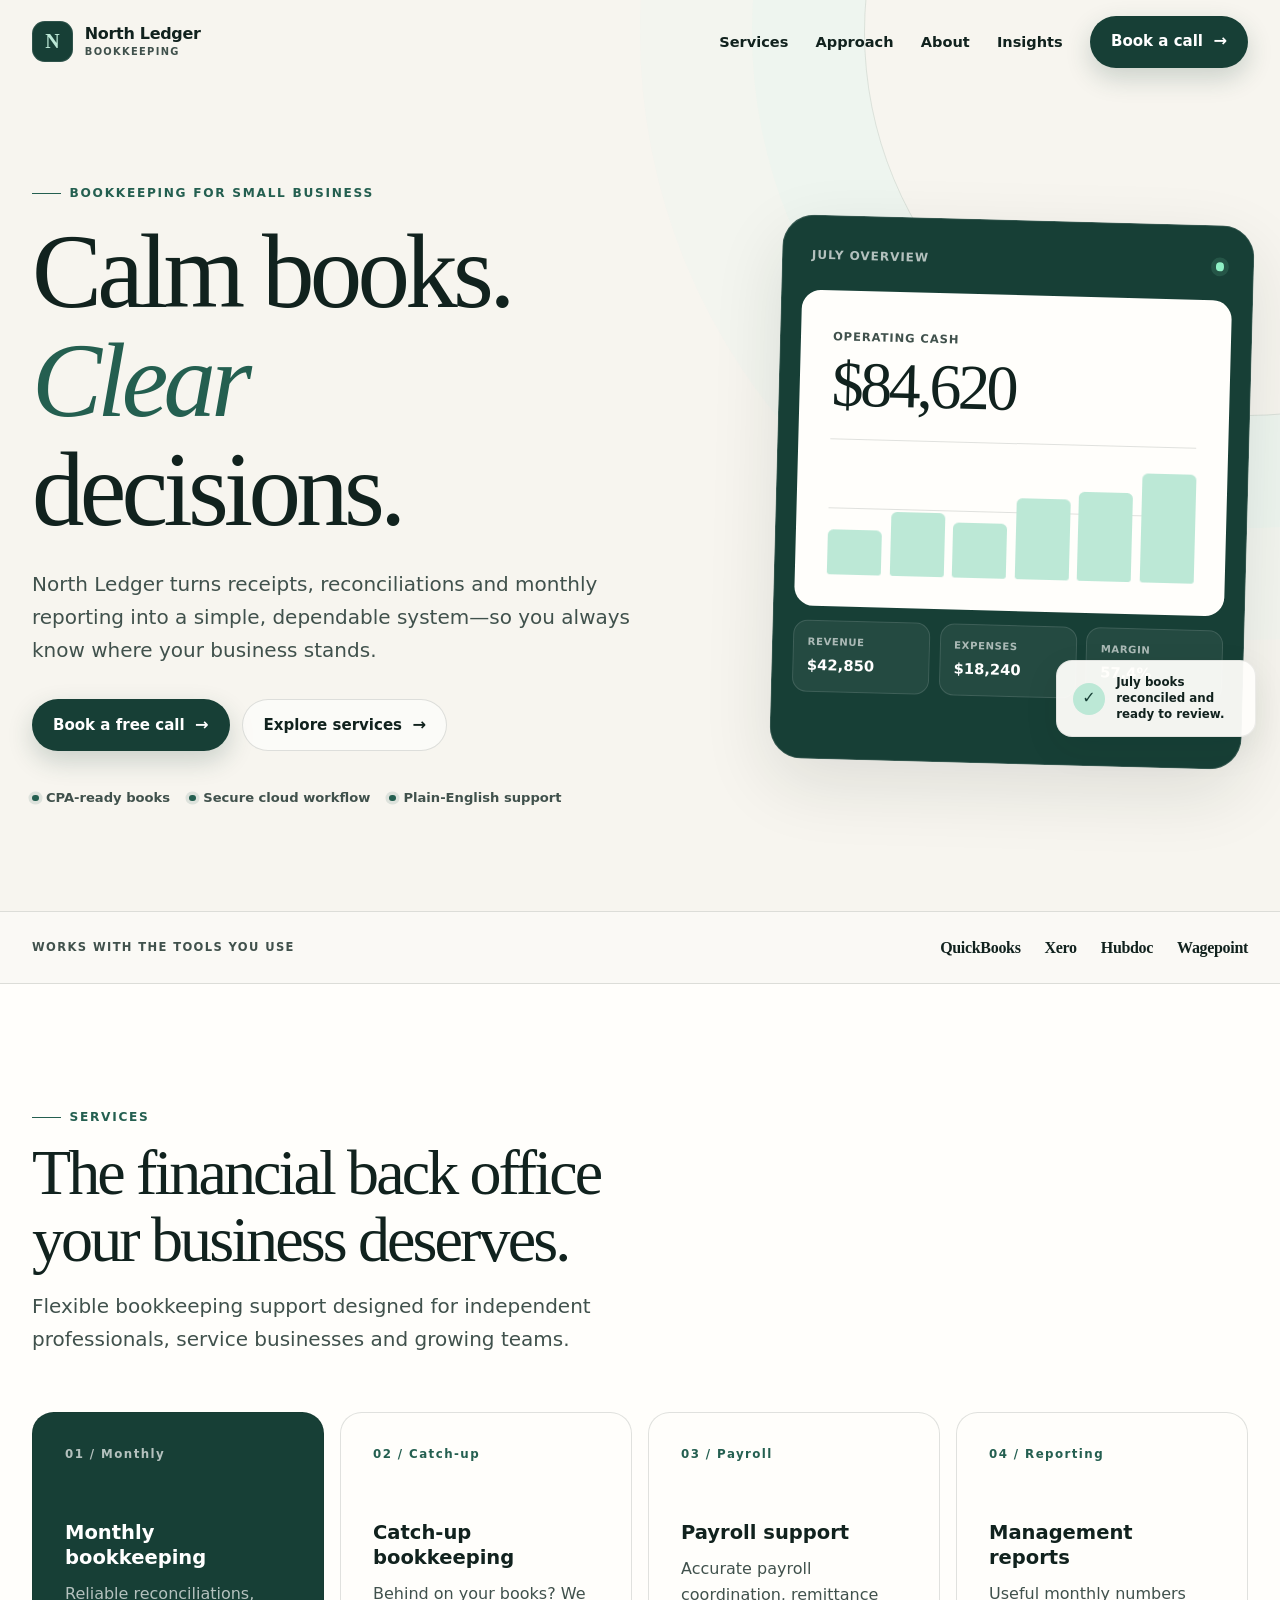
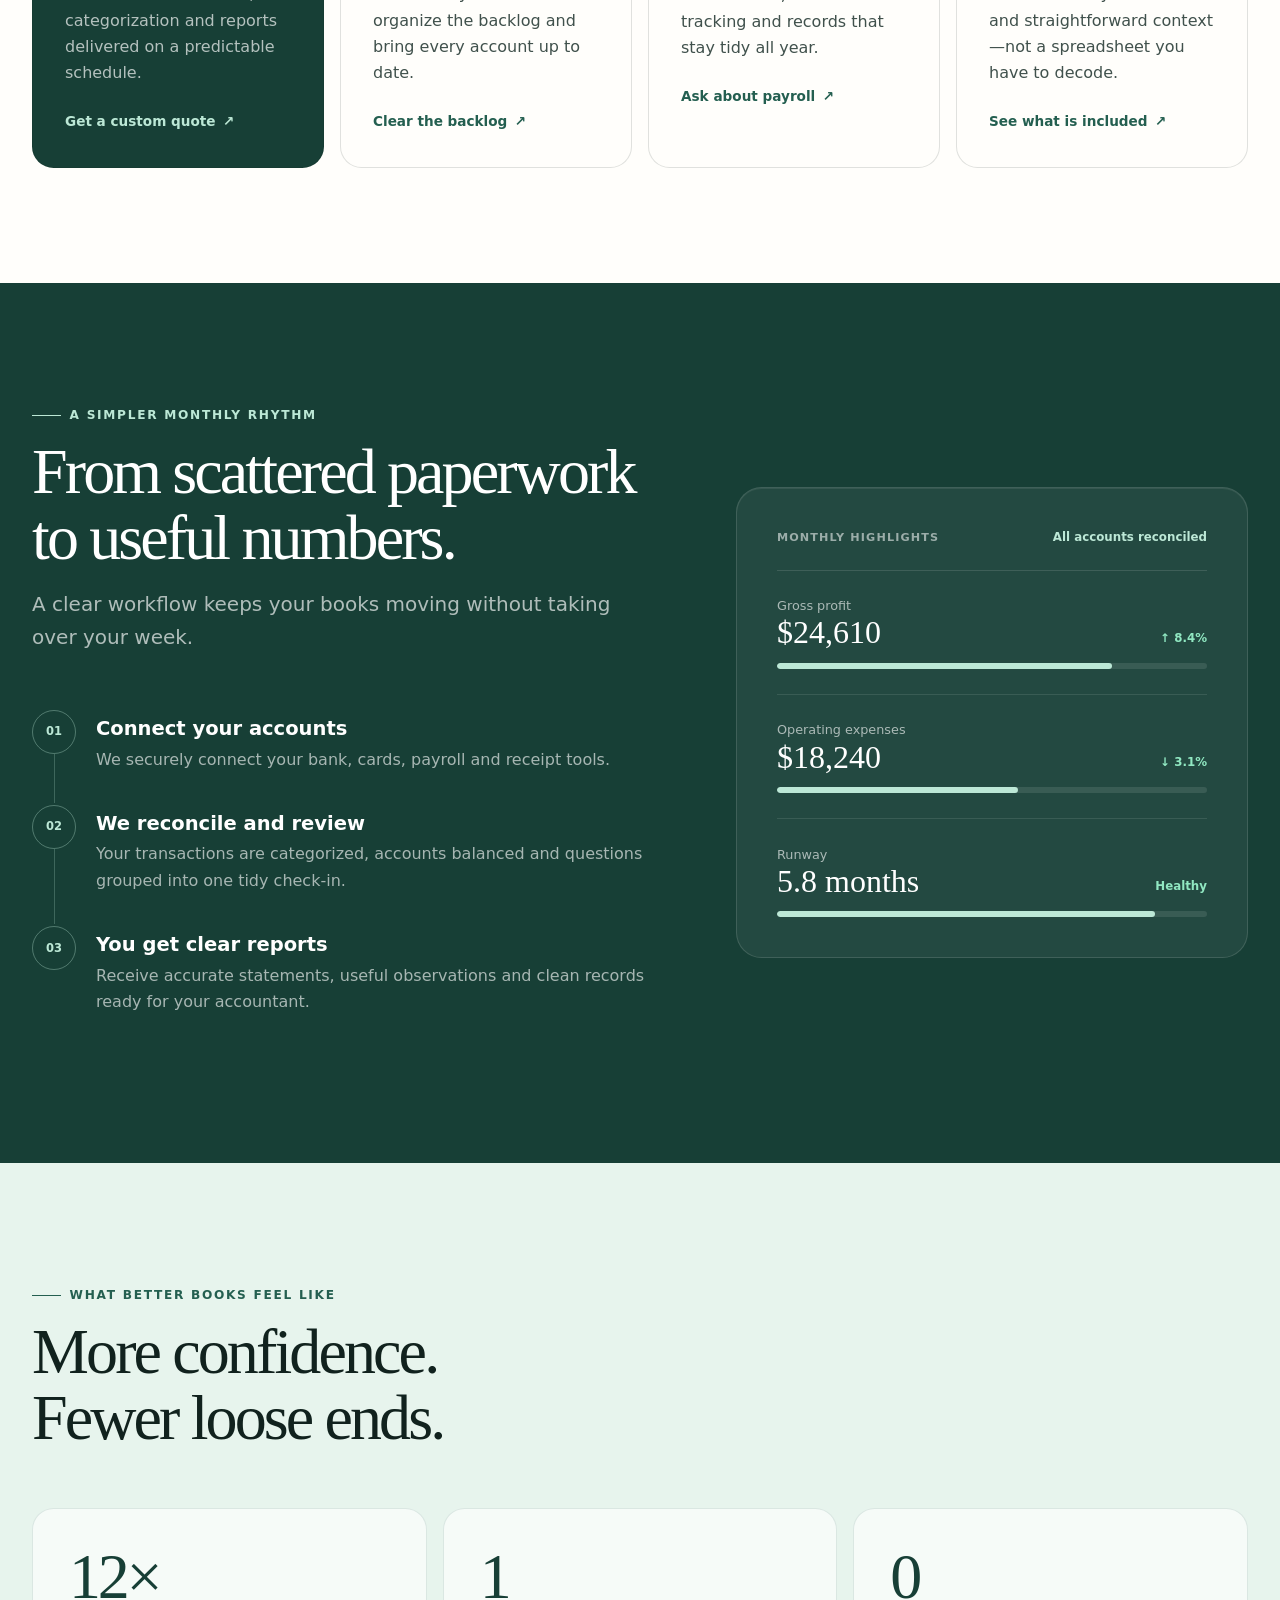
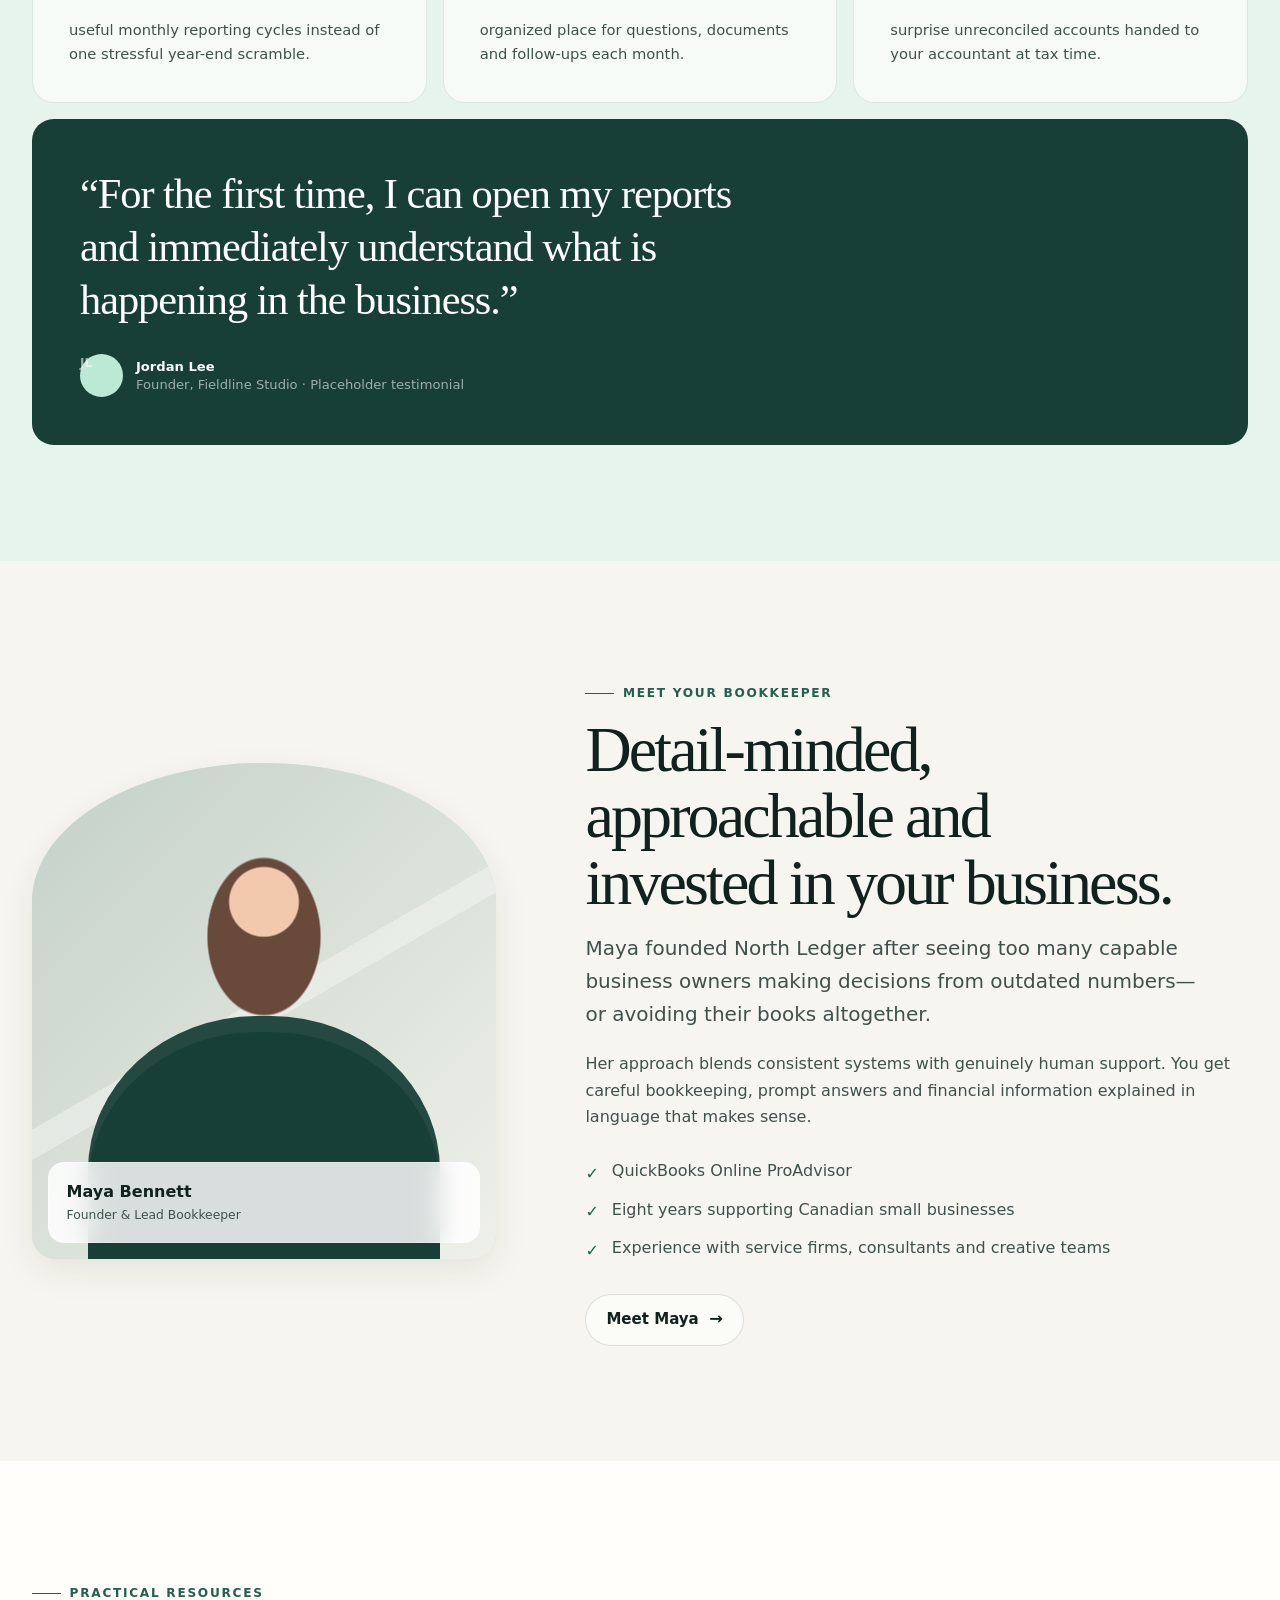
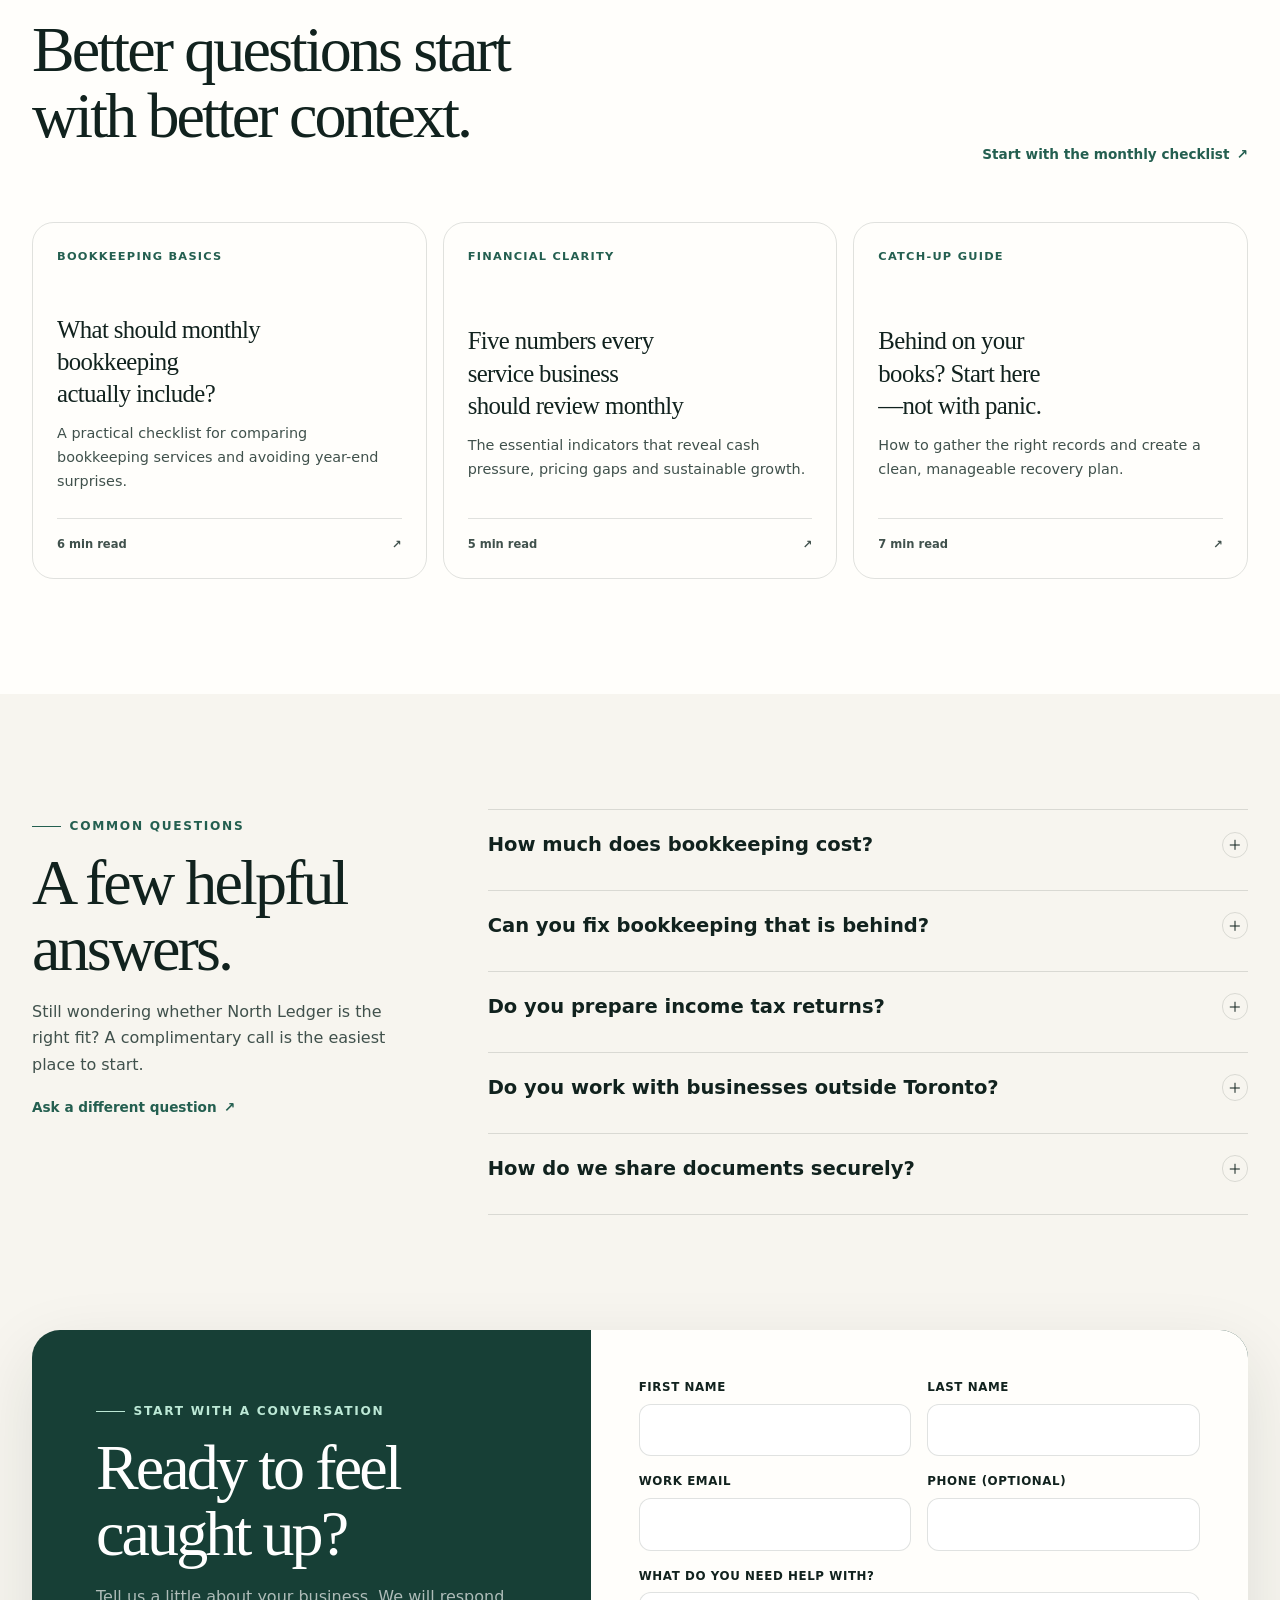
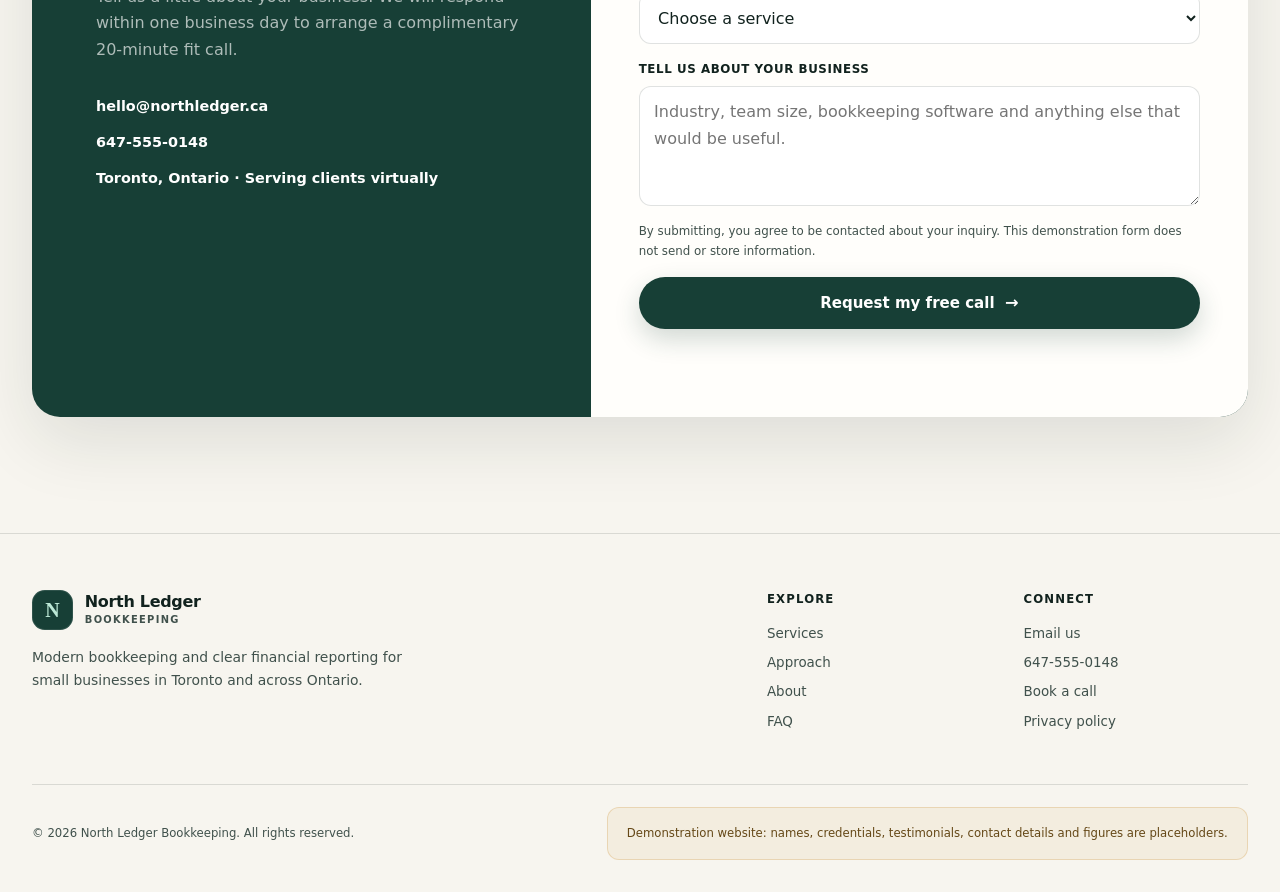
==== commit 440fd6b1: "privacy policy + resources added" ====
--- a/index.html
+++ b/index.html
@@ -93,7 +93,7 @@
     ]
   }
   </script>
-  <link rel="stylesheet" href="assets/css/styles.css">
+  <link rel="stylesheet" href="/assets/css/styles.css">
 </head>
 <body>
   <a class="skip-link" href="#main">Skip to main content</a>
@@ -291,20 +291,20 @@
             <p class="eyebrow">Practical resources</p>
             <h2>Better questions start with better context.</h2>
           </div>
-          <a class="text-link" href="#contact">Get monthly bookkeeping tips</a>
+          <a class="text-link" href="/resources/monthly-bookkeeping-checklist/">Start with the monthly checklist</a>
         </div>
         <div class="article-grid">
-          <a class="article-card reveal" href="#contact" aria-label="Read what a monthly bookkeeping package should include">
+          <a class="article-card reveal" href="/resources/monthly-bookkeeping-checklist/" aria-label="Read what a monthly bookkeeping package should include">
             <span class="article-tag">Bookkeeping basics</span>
             <div><h3>What should monthly bookkeeping actually include?</h3><p>A practical checklist for comparing bookkeeping services and avoiding year-end surprises.</p></div>
             <span class="article-meta"><span>6 min read</span><span aria-hidden="true">↗</span></span>
           </a>
-          <a class="article-card reveal" href="#contact" aria-label="Read five numbers to review every month">
+          <a class="article-card reveal" href="/resources/five-numbers-to-review/" aria-label="Read five numbers to review every month">
             <span class="article-tag">Financial clarity</span>
             <div><h3>Five numbers every service business should review monthly</h3><p>The essential indicators that reveal cash pressure, pricing gaps and sustainable growth.</p></div>
             <span class="article-meta"><span>5 min read</span><span aria-hidden="true">↗</span></span>
           </a>
-          <a class="article-card reveal" href="#contact" aria-label="Read a guide to catching up overdue books">
+          <a class="article-card reveal" href="/resources/catch-up-bookkeeping-guide/" aria-label="Read a guide to catching up overdue books">
             <span class="article-tag">Catch-up guide</span>
             <div><h3>Behind on your books? Start here—not with panic.</h3><p>How to gather the right records and create a clean, manageable recovery plan.</p></div>
             <span class="article-meta"><span>7 min read</span><span aria-hidden="true">↗</span></span>
@@ -388,16 +388,15 @@
         </div>
         <div class="footer-links">
           <div class="footer-col"><strong>Explore</strong><a href="#services">Services</a><a href="#approach">Approach</a><a href="#about">About</a><a href="#faq">FAQ</a></div>
-          <div class="footer-col"><strong>Connect</strong><a href="mailto:hello@northledger.ca">Email us</a><a href="tel:+16475550148">647-555-0148</a><a href="#contact">Book a call</a><a href="#privacy">Privacy</a></div>
-        </div>
-      </div>
-      <div class="footer-bottom" id="privacy">
+          <div class="footer-col"><strong>Connect</strong><a href="mailto:hello@northledger.ca">Email us</a><a href="tel:+16475550148">647-555-0148</a><a href="#contact">Book a call</a><a href="/privacy/">Privacy policy</a></div>
+        </div>
+      </div>
+      <div class="footer-bottom">
         <p>© <span id="year">2026</span> North Ledger Bookkeeping. All rights reserved.</p>
         <p class="placeholder-note">Demonstration website: names, credentials, testimonials, contact details and figures are placeholders.</p>
       </div>
     </div>
   </footer>
-  </main>
-  <script src="assets/js/script.js" defer></script>
+  <script src="/assets/js/script.js" defer></script>
 </body>
 </html>
--- a/assets/css/styles.css
+++ b/assets/css/styles.css
@@ -319,6 +319,35 @@
 .article-card p { margin-bottom: 1.5rem; font-size: .9rem; }
 .article-meta { display: flex; align-items: center; justify-content: space-between; padding-top: 1rem; border-top: 1px solid var(--line); color: var(--ink-soft); font-size: .72rem; font-weight: 750; }
 
+.resource-hero { padding: clamp(8.5rem,14vw,11rem) 0 clamp(3.5rem,7vw,5.5rem); border-bottom: 1px solid var(--line); background: linear-gradient(135deg,var(--cream),var(--mint-soft)); }
+.breadcrumbs { display: flex; flex-wrap: wrap; gap: .45rem; margin-bottom: 2rem; color: var(--ink-soft); font-size: .76rem; font-weight: 700; }
+.breadcrumbs a { color: var(--forest-2); text-decoration: none; }
+.resource-hero h1 { max-width: 13ch; font-size: clamp(2.75rem,7vw,5.5rem); }
+.resource-hero .lead { max-width: 46rem; }
+.resource-meta { display: flex; flex-wrap: wrap; gap: .55rem 1.3rem; margin-top: 1.75rem; color: var(--ink-soft); font-size: .8rem; font-weight: 750; }
+.resource-meta span { display: inline-flex; align-items: center; gap: .45rem; }
+.resource-meta span:not(:first-child)::before { width: .3rem; height: .3rem; border-radius: 50%; content: ""; background: var(--forest-2); }
+.resource-layout { display: grid; gap: clamp(3rem,8vw,7rem); }
+.resource-body { max-width: 46rem; }
+.resource-body > p:first-child { color: var(--ink); font-size: 1.18rem; }
+.resource-body h2 { margin: 3.25rem 0 1rem; font-size: clamp(2rem,4vw,2.85rem); }
+.resource-body h3 { margin: 2rem 0 .65rem; font-size: 1.28rem; }
+.resource-body p, .resource-body li { color: var(--ink-soft); }
+.resource-body ul, .resource-body ol { display: grid; gap: .7rem; margin: 1.2rem 0 1.5rem; padding-left: 1.35rem; }
+.resource-body strong { color: var(--ink); }
+.resource-callout { margin: 2rem 0; padding: 1.4rem; border: 1px solid rgba(36,95,80,.16); border-radius: 1rem; background: var(--mint-soft); }
+.resource-callout p:last-child { margin-bottom: 0; }
+.resource-checklist { margin: 1.5rem 0; padding: 0; list-style: none; }
+.resource-checklist li { position: relative; padding: .9rem 0 .9rem 2rem; border-bottom: 1px solid var(--line); }
+.resource-checklist li::before { position: absolute; top: 1.05rem; left: .15rem; display: grid; width: 1.15rem; height: 1.15rem; place-items: center; border: 1px solid var(--forest-2); border-radius: .3rem; color: var(--forest-2); content: "✓"; font-size: .7rem; font-weight: 900; }
+.resource-sidebar { align-self: start; padding: 1.5rem; border: 1px solid var(--line); border-radius: var(--radius); background: var(--paper); box-shadow: var(--shadow-sm); }
+.resource-sidebar .article-tag { display: block; margin-bottom: 1rem; }
+.resource-sidebar h2 { margin-bottom: .75rem; font-family: Georgia,serif; font-size: 1.75rem; font-weight: 500; }
+.resource-sidebar p { font-size: .88rem; }
+.resource-sidebar .button { width: 100%; margin-top: .4rem; }
+.resource-next { padding-top: 2rem; border-top: 1px solid var(--line); }
+.resource-next h2 { margin-bottom: 1.5rem; font-size: clamp(2rem,4vw,3rem); }
+
 .faq-grid { display: grid; gap: clamp(2rem,7vw,6rem); }
 .faq-intro { max-width: 27rem; }
 .faq-list { border-top: 1px solid var(--line); }
@@ -391,6 +420,8 @@
   .about-grid { grid-template-columns: minmax(22rem,.7fr) minmax(0,1fr); }
   .faq-grid { grid-template-columns: minmax(17rem,.65fr) minmax(0,1.35fr); align-items: start; }
   .article-grid { grid-template-columns: repeat(3,1fr); }
+  .resource-layout { grid-template-columns: minmax(0,1fr) minmax(16rem,.36fr); align-items: start; }
+  .resource-sidebar { position: sticky; top: 7rem; }
   .contact-wrap { grid-template-columns: minmax(0,.85fr) minmax(29rem,1fr); }
   .footer-grid { grid-template-columns: 1.3fr .9fr; }
 }
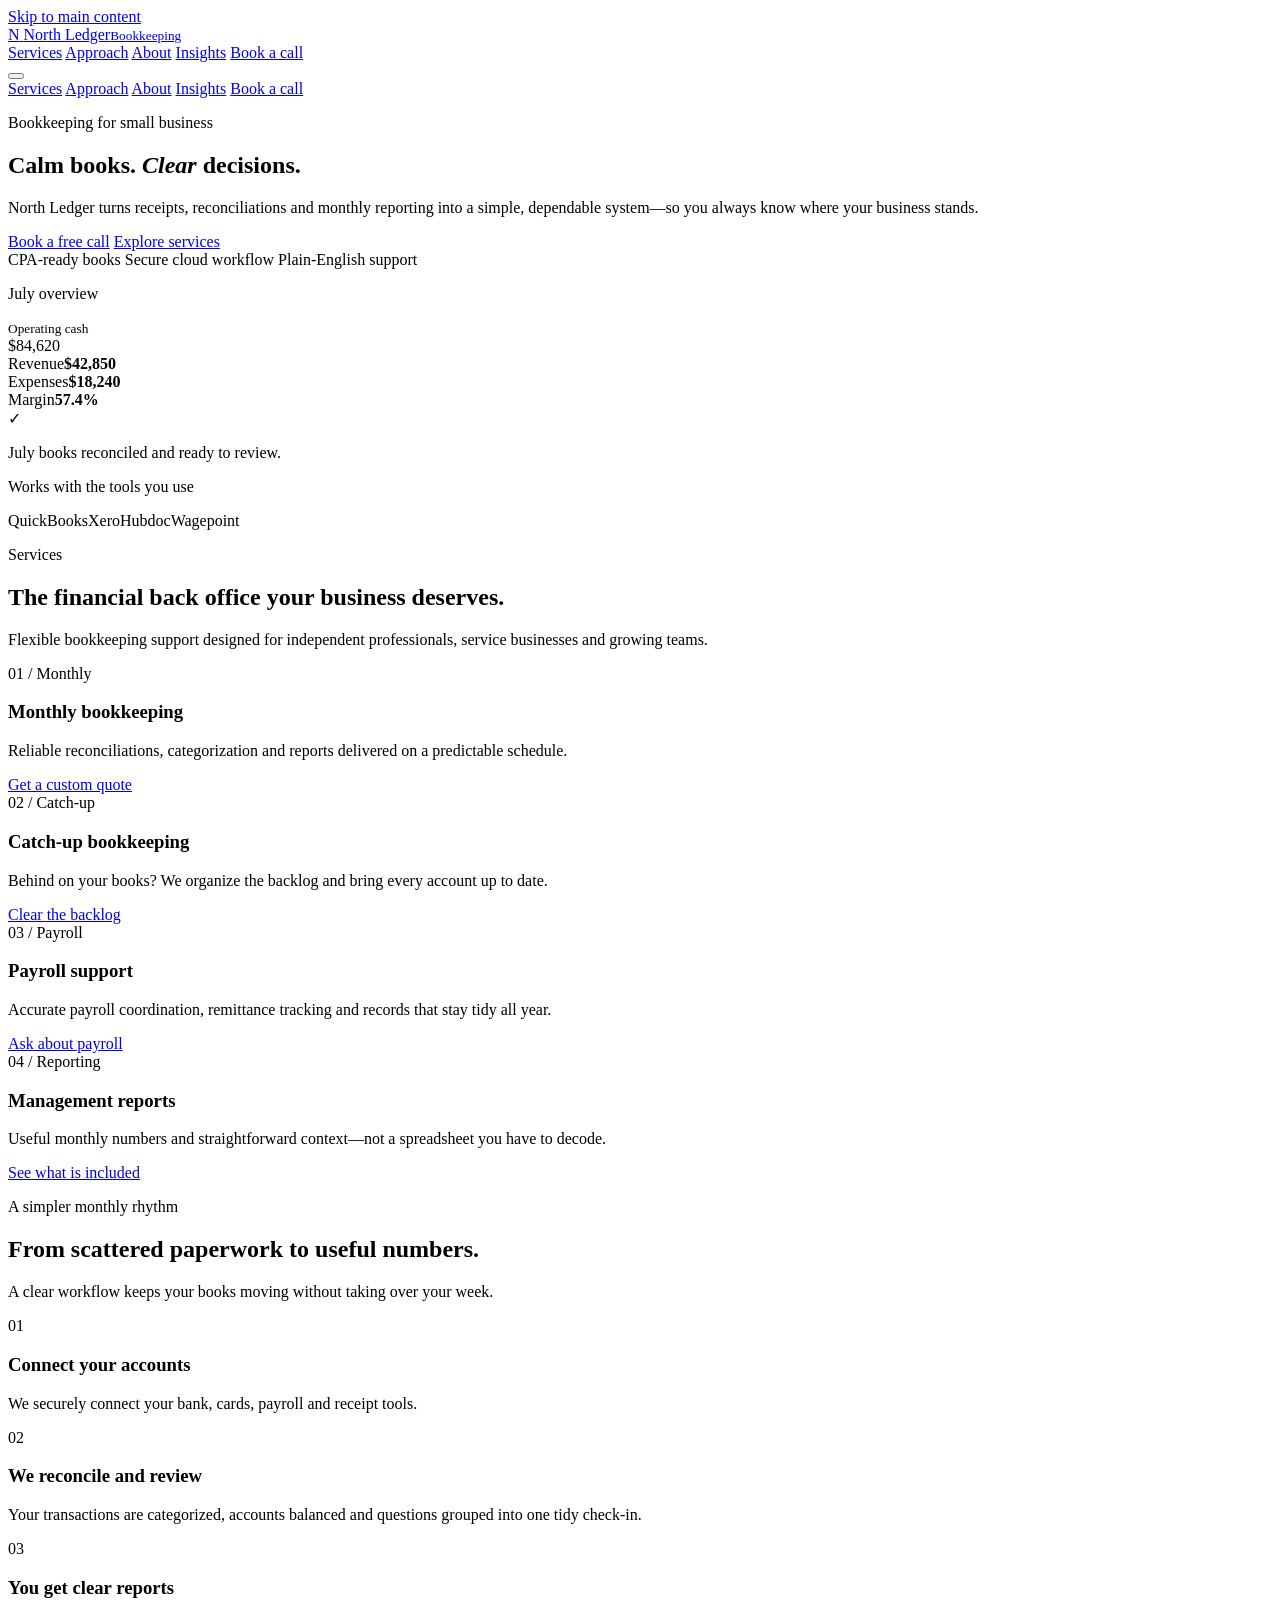
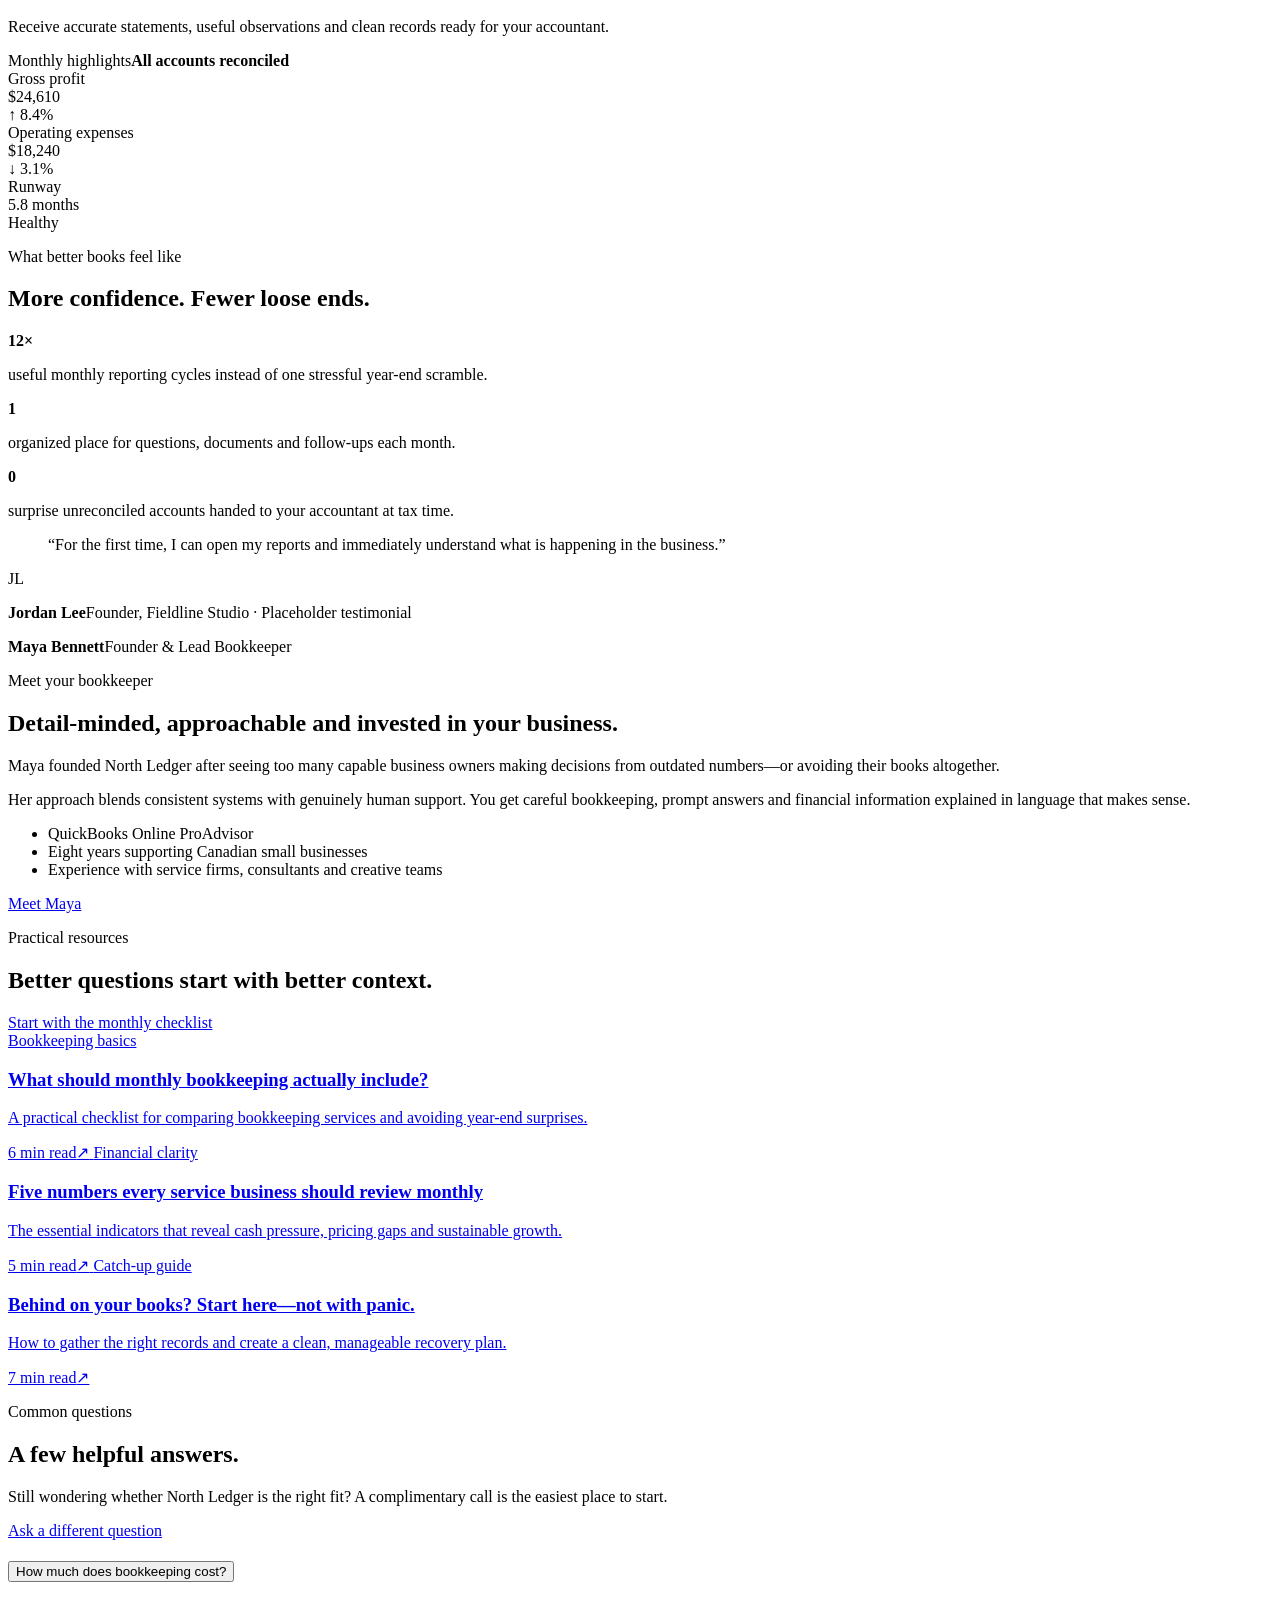
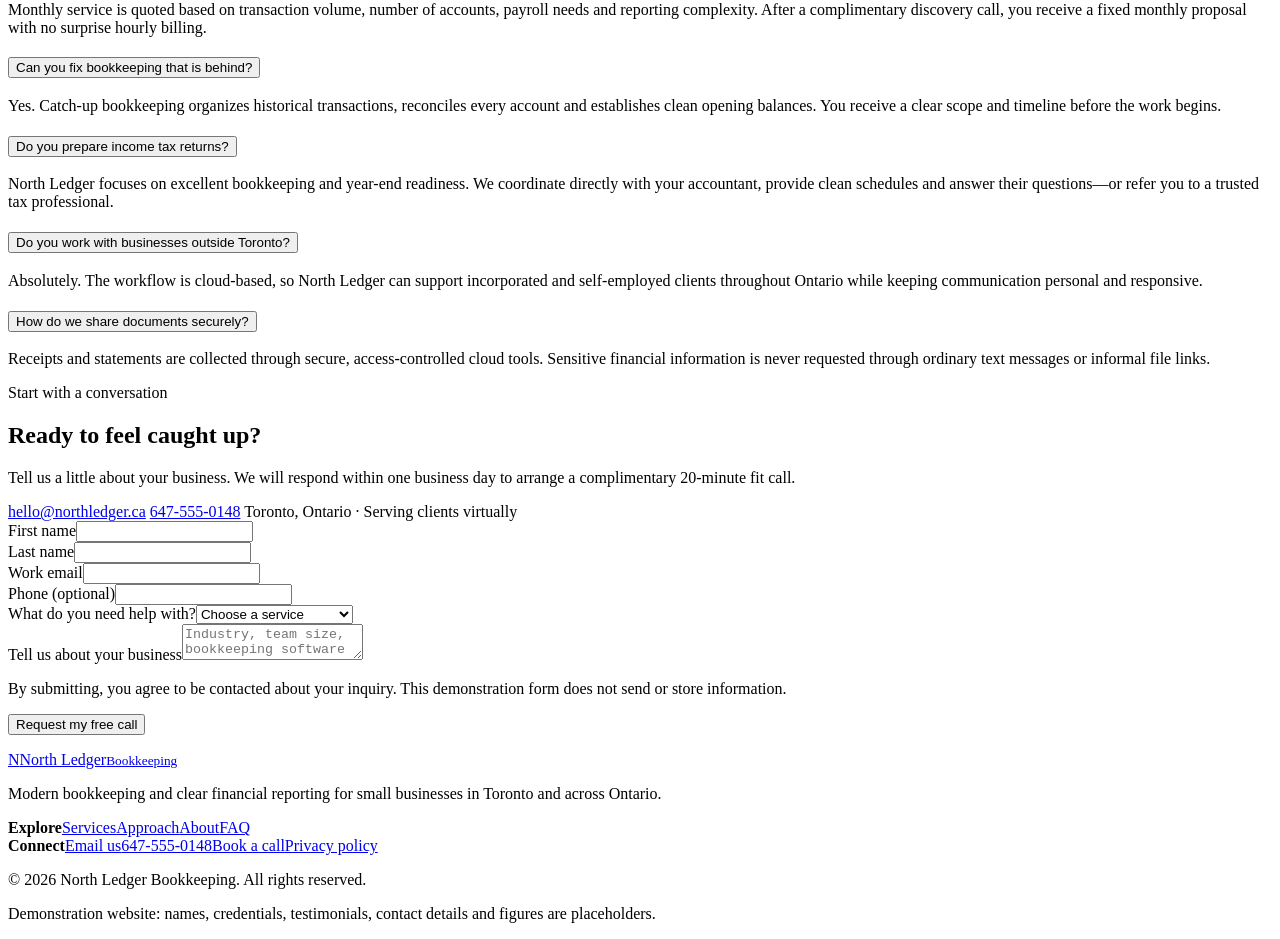
==== commit 186deb43: "Publish GitHub Pages bookkeeper template" ====
--- a/index.html
+++ b/index.html
@@ -8,14 +8,14 @@
   <meta name="description" content="Reliable monthly bookkeeping, payroll support, catch-up bookkeeping and clear financial reports for small businesses in Toronto and across Ontario.">
   <meta name="robots" content="index, follow, max-image-preview:large, max-snippet:-1, max-video-preview:-1">
   <meta name="theme-color" content="#173f36">
-  <link rel="canonical" href="https://www.northledger.ca/">
+  <link rel="canonical" href="https://stefansaladino.github.io/bookkeeper-template/">
   <meta property="og:type" content="website">
   <meta property="og:locale" content="en_CA">
   <meta property="og:site_name" content="North Ledger Bookkeeping">
   <meta property="og:title" content="Calm books. Clear decisions.">
   <meta property="og:description" content="Modern bookkeeping for small businesses that want less admin and more clarity.">
-  <meta property="og:url" content="https://www.northledger.ca/">
-  <meta property="og:image" content="https://www.northledger.ca/og-card.svg">
+  <meta property="og:url" content="https://stefansaladino.github.io/bookkeeper-template/">
+  <meta property="og:image" content="https://stefansaladino.github.io/bookkeeper-template/og-card.svg">
   <meta property="og:image:type" content="image/svg+xml">
   <meta property="og:image:width" content="1200">
   <meta property="og:image:height" content="630">
@@ -23,7 +23,7 @@
   <meta name="twitter:card" content="summary_large_image">
   <meta name="twitter:title" content="North Ledger Bookkeeping">
   <meta name="twitter:description" content="Reliable bookkeeping and reporting for growing Ontario businesses.">
-  <meta name="twitter:image" content="https://www.northledger.ca/og-card.svg">
+  <meta name="twitter:image" content="https://stefansaladino.github.io/bookkeeper-template/og-card.svg">
   <link rel="icon" href="data:image/svg+xml,%3Csvg xmlns='http://www.w3.org/2000/svg' viewBox='0 0 64 64'%3E%3Crect width='64' height='64' rx='18' fill='%23173f36'/%3E%3Cpath d='M19 45V19h7l13 17V19h7v26h-7L26 28v17z' fill='%23bce8d6'/%3E%3C/svg%3E">
   <script type="application/ld+json">
   {
@@ -31,17 +31,17 @@
     "@graph": [
       {
         "@type": "WebSite",
-        "@id": "https://www.northledger.ca/#website",
-        "url": "https://www.northledger.ca/",
+        "@id": "https://stefansaladino.github.io/bookkeeper-template/#website",
+        "url": "https://stefansaladino.github.io/bookkeeper-template/",
         "name": "North Ledger Bookkeeping",
         "inLanguage": "en-CA"
       },
       {
         "@type": ["ProfessionalService", "AccountingService"],
-        "@id": "https://www.northledger.ca/#business",
+        "@id": "https://stefansaladino.github.io/bookkeeper-template/#business",
         "name": "North Ledger Bookkeeping",
         "description": "Monthly bookkeeping, catch-up bookkeeping, payroll support and management reporting for small businesses.",
-        "url": "https://www.northledger.ca/",
+        "url": "https://stefansaladino.github.io/bookkeeper-template/",
         "telephone": "+1-647-555-0148",
         "email": "hello@northledger.ca",
         "priceRange": "$$",
@@ -55,7 +55,7 @@
           "postalCode": "M5H 1J9",
           "addressCountry": "CA"
         },
-        "founder": { "@id": "https://www.northledger.ca/#maya" },
+        "founder": { "@id": "https://stefansaladino.github.io/bookkeeper-template/#maya" },
         "openingHoursSpecification": [{
           "@type": "OpeningHoursSpecification",
           "dayOfWeek": ["Monday", "Tuesday", "Wednesday", "Thursday", "Friday"],
@@ -65,10 +65,10 @@
       },
       {
         "@type": "Person",
-        "@id": "https://www.northledger.ca/#maya",
+        "@id": "https://stefansaladino.github.io/bookkeeper-template/#maya",
         "name": "Maya Bennett",
         "jobTitle": "Founder & Lead Bookkeeper",
-        "worksFor": { "@id": "https://www.northledger.ca/#business" }
+        "worksFor": { "@id": "https://stefansaladino.github.io/bookkeeper-template/#business" }
       },
       {
         "@type": "FAQPage",
@@ -93,7 +93,7 @@
     ]
   }
   </script>
-  <link rel="stylesheet" href="/assets/css/styles.css">
+  <link rel="stylesheet" href="/bookkeeper-template/assets/css/styles.css">
 </head>
 <body>
   <a class="skip-link" href="#main">Skip to main content</a>
@@ -291,20 +291,20 @@
             <p class="eyebrow">Practical resources</p>
             <h2>Better questions start with better context.</h2>
           </div>
-          <a class="text-link" href="/resources/monthly-bookkeeping-checklist/">Start with the monthly checklist</a>
+          <a class="text-link" href="/bookkeeper-template/resources/monthly-bookkeeping-checklist/">Start with the monthly checklist</a>
         </div>
         <div class="article-grid">
-          <a class="article-card reveal" href="/resources/monthly-bookkeeping-checklist/" aria-label="Read what a monthly bookkeeping package should include">
+          <a class="article-card reveal" href="/bookkeeper-template/resources/monthly-bookkeeping-checklist/" aria-label="Read what a monthly bookkeeping package should include">
             <span class="article-tag">Bookkeeping basics</span>
             <div><h3>What should monthly bookkeeping actually include?</h3><p>A practical checklist for comparing bookkeeping services and avoiding year-end surprises.</p></div>
             <span class="article-meta"><span>6 min read</span><span aria-hidden="true">↗</span></span>
           </a>
-          <a class="article-card reveal" href="/resources/five-numbers-to-review/" aria-label="Read five numbers to review every month">
+          <a class="article-card reveal" href="/bookkeeper-template/resources/five-numbers-to-review/" aria-label="Read five numbers to review every month">
             <span class="article-tag">Financial clarity</span>
             <div><h3>Five numbers every service business should review monthly</h3><p>The essential indicators that reveal cash pressure, pricing gaps and sustainable growth.</p></div>
             <span class="article-meta"><span>5 min read</span><span aria-hidden="true">↗</span></span>
           </a>
-          <a class="article-card reveal" href="/resources/catch-up-bookkeeping-guide/" aria-label="Read a guide to catching up overdue books">
+          <a class="article-card reveal" href="/bookkeeper-template/resources/catch-up-bookkeeping-guide/" aria-label="Read a guide to catching up overdue books">
             <span class="article-tag">Catch-up guide</span>
             <div><h3>Behind on your books? Start here—not with panic.</h3><p>How to gather the right records and create a clean, manageable recovery plan.</p></div>
             <span class="article-meta"><span>7 min read</span><span aria-hidden="true">↗</span></span>
@@ -388,7 +388,7 @@
         </div>
         <div class="footer-links">
           <div class="footer-col"><strong>Explore</strong><a href="#services">Services</a><a href="#approach">Approach</a><a href="#about">About</a><a href="#faq">FAQ</a></div>
-          <div class="footer-col"><strong>Connect</strong><a href="mailto:hello@northledger.ca">Email us</a><a href="tel:+16475550148">647-555-0148</a><a href="#contact">Book a call</a><a href="/privacy/">Privacy policy</a></div>
+          <div class="footer-col"><strong>Connect</strong><a href="mailto:hello@northledger.ca">Email us</a><a href="tel:+16475550148">647-555-0148</a><a href="#contact">Book a call</a><a href="/bookkeeper-template/privacy/">Privacy policy</a></div>
         </div>
       </div>
       <div class="footer-bottom">
@@ -397,6 +397,6 @@
       </div>
     </div>
   </footer>
-  <script src="/assets/js/script.js" defer></script>
+  <script src="/bookkeeper-template/assets/js/script.js" defer></script>
 </body>
 </html>
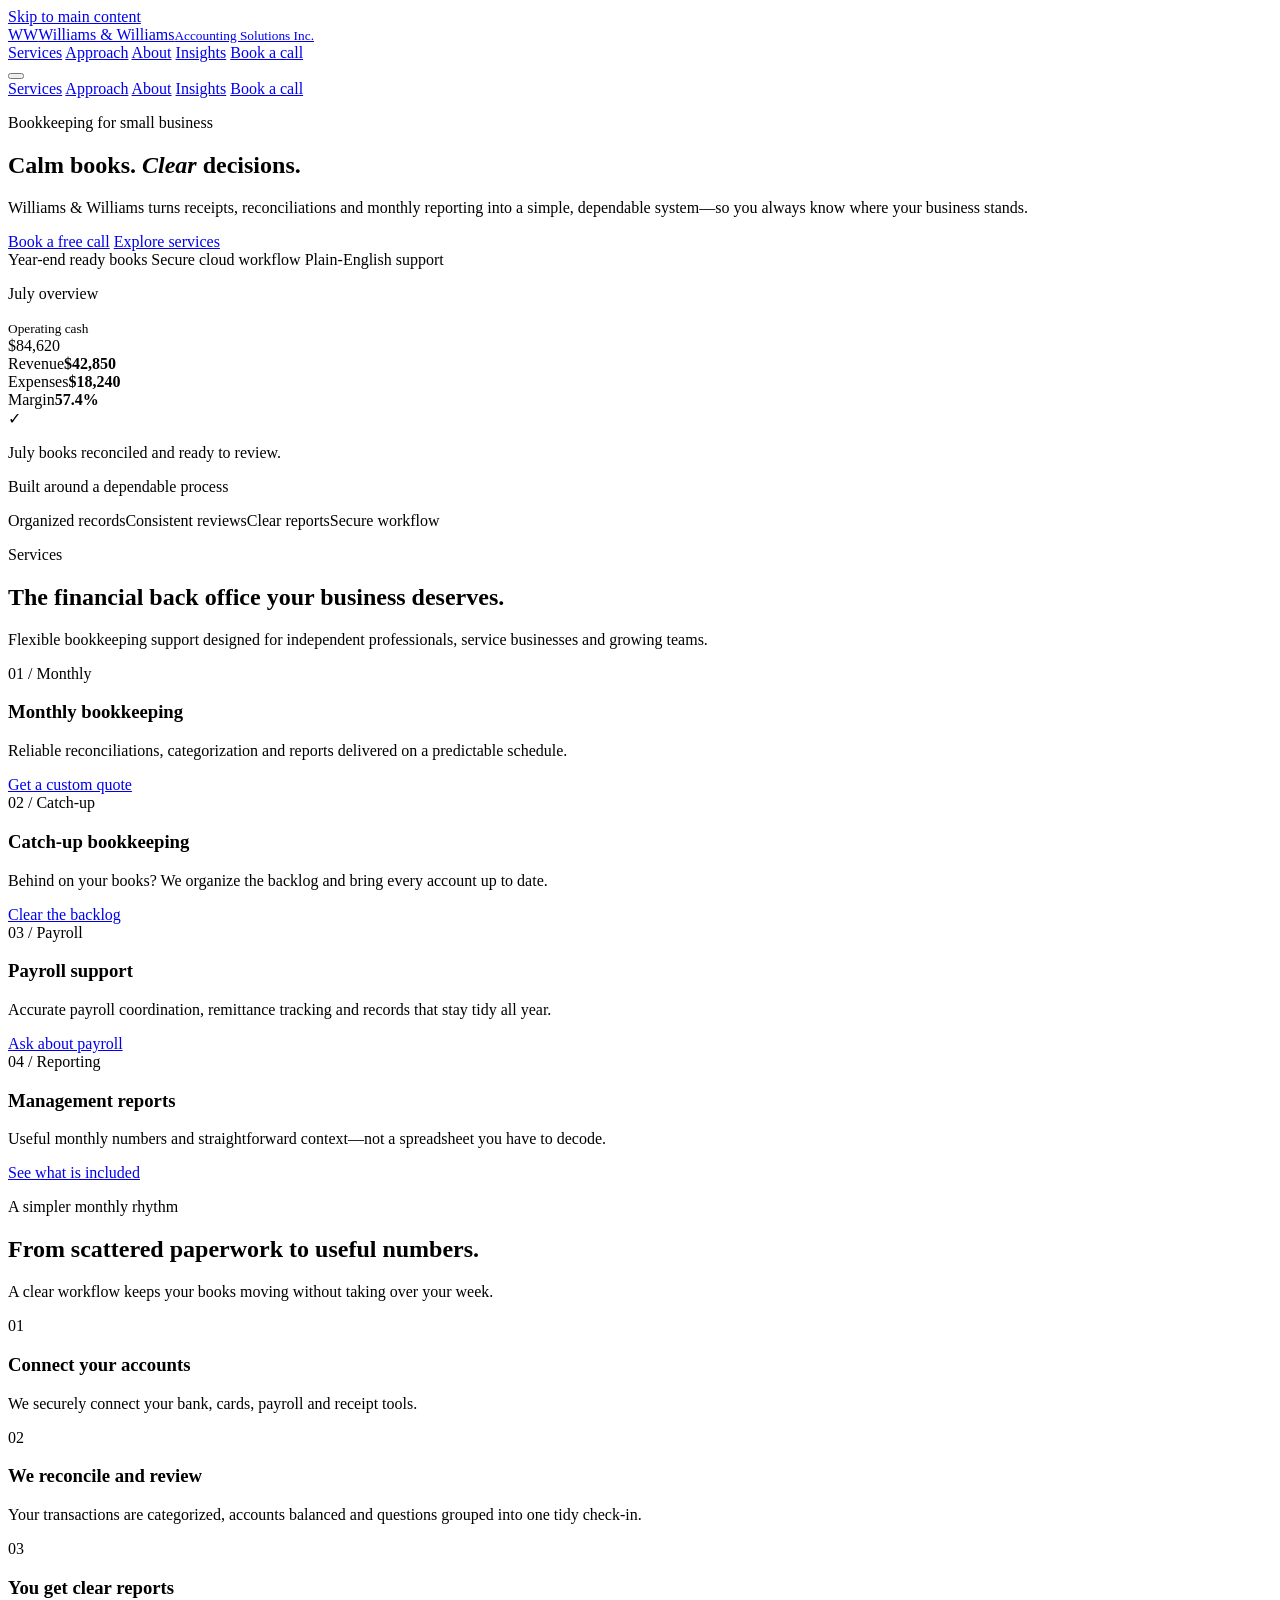
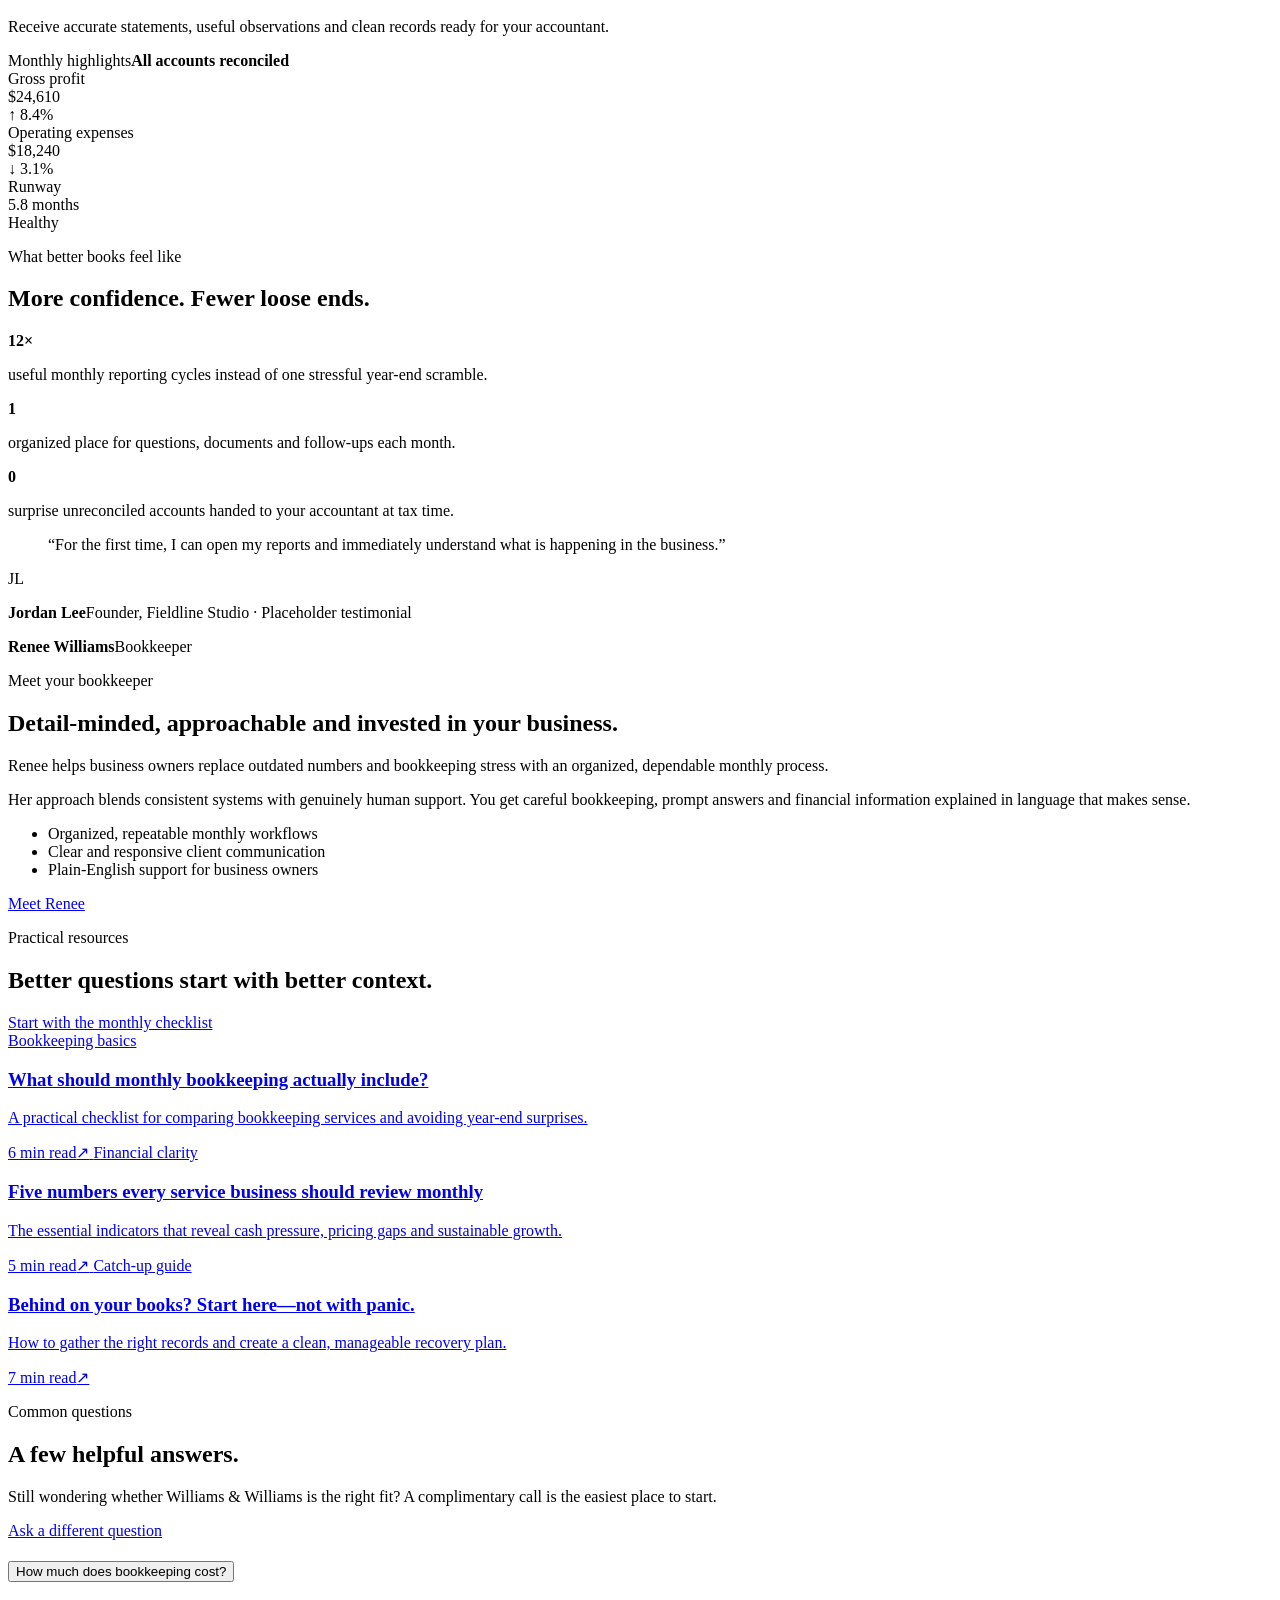
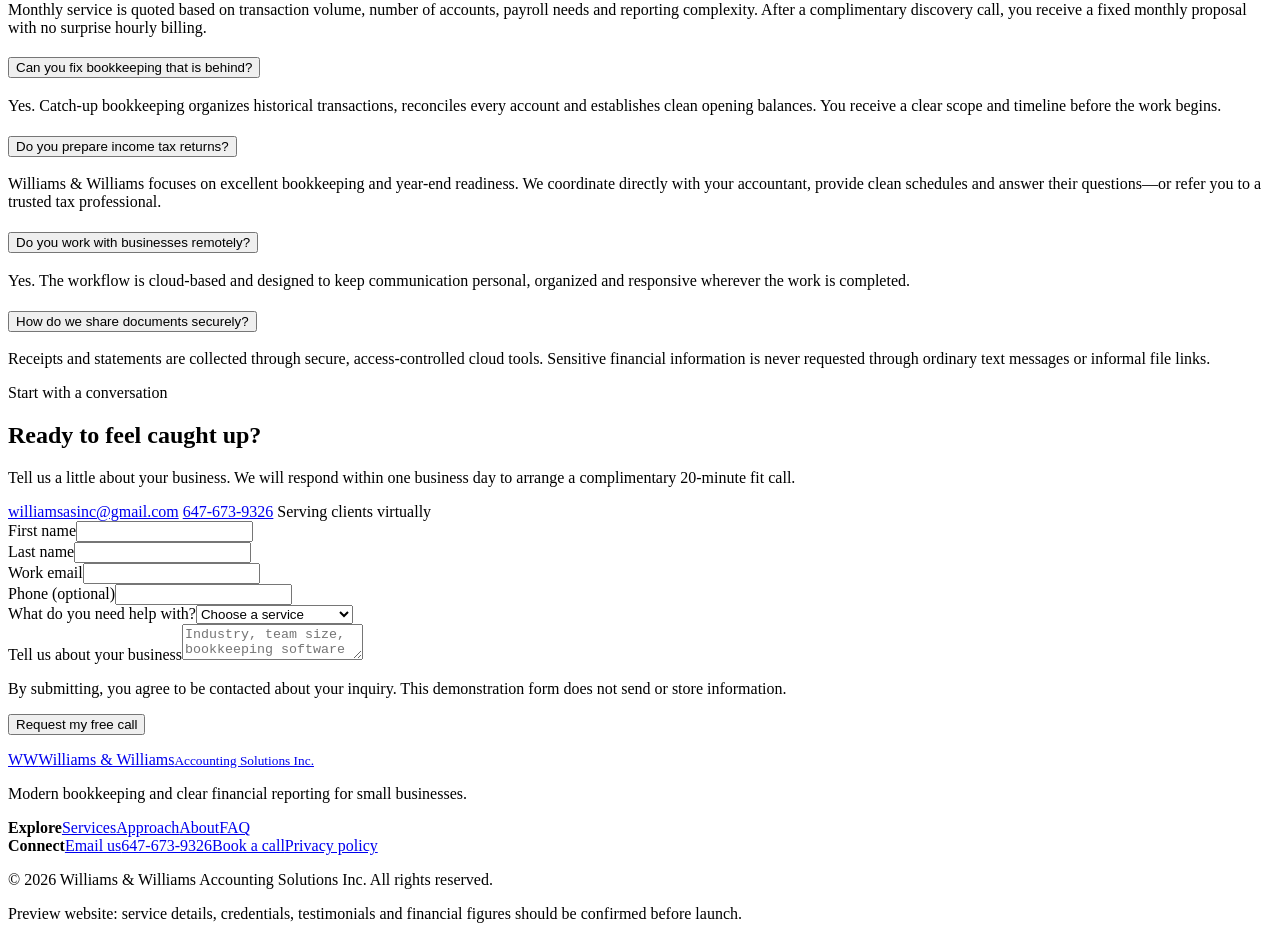
==== commit bf9d2d32: "Apply Williams & Williams branding" ====
--- a/index.html
+++ b/index.html
@@ -4,14 +4,14 @@
   <meta charset="utf-8">
   <meta name="viewport" content="width=device-width, initial-scale=1, viewport-fit=cover">
   <script>document.documentElement.classList.add('js');</script>
-  <title>North Ledger Bookkeeping | Bookkeeping for Toronto Businesses</title>
-  <meta name="description" content="Reliable monthly bookkeeping, payroll support, catch-up bookkeeping and clear financial reports for small businesses in Toronto and across Ontario.">
+  <title>Williams & Williams Accounting Solutions Inc. | Bookkeeping Services</title>
+  <meta name="description" content="Professional monthly bookkeeping, payroll support, catch-up bookkeeping and clear financial reporting from Williams & Williams Accounting Solutions Inc.">
   <meta name="robots" content="index, follow, max-image-preview:large, max-snippet:-1, max-video-preview:-1">
-  <meta name="theme-color" content="#173f36">
+  <meta name="theme-color" content="#142231">
   <link rel="canonical" href="https://stefansaladino.github.io/bookkeeper-template/">
   <meta property="og:type" content="website">
   <meta property="og:locale" content="en_CA">
-  <meta property="og:site_name" content="North Ledger Bookkeeping">
+  <meta property="og:site_name" content="Williams & Williams Accounting Solutions Inc.">
   <meta property="og:title" content="Calm books. Clear decisions.">
   <meta property="og:description" content="Modern bookkeeping for small businesses that want less admin and more clarity.">
   <meta property="og:url" content="https://stefansaladino.github.io/bookkeeper-template/">
@@ -19,12 +19,12 @@
   <meta property="og:image:type" content="image/svg+xml">
   <meta property="og:image:width" content="1200">
   <meta property="og:image:height" content="630">
-  <meta property="og:image:alt" content="North Ledger Bookkeeping — Calm books. Clear decisions.">
+  <meta property="og:image:alt" content="Williams & Williams Accounting Solutions Inc. — Calm books. Clear decisions.">
   <meta name="twitter:card" content="summary_large_image">
-  <meta name="twitter:title" content="North Ledger Bookkeeping">
-  <meta name="twitter:description" content="Reliable bookkeeping and reporting for growing Ontario businesses.">
+  <meta name="twitter:title" content="Williams & Williams Accounting Solutions Inc.">
+  <meta name="twitter:description" content="Professional bookkeeping and clear financial reporting for growing businesses.">
   <meta name="twitter:image" content="https://stefansaladino.github.io/bookkeeper-template/og-card.svg">
-  <link rel="icon" href="data:image/svg+xml,%3Csvg xmlns='http://www.w3.org/2000/svg' viewBox='0 0 64 64'%3E%3Crect width='64' height='64' rx='18' fill='%23173f36'/%3E%3Cpath d='M19 45V19h7l13 17V19h7v26h-7L26 28v17z' fill='%23bce8d6'/%3E%3C/svg%3E">
+  <link rel="icon" href="data:image/svg+xml,%3Csvg xmlns='http://www.w3.org/2000/svg' viewBox='0 0 64 64'%3E%3Crect width='64' height='64' rx='18' fill='%23142231'/%3E%3Ctext x='32' y='40' fill='%23d5bd91' font-family='Georgia' font-size='25' text-anchor='middle'%3EWW%3C/text%3E%3C/svg%3E">
   <script type="application/ld+json">
   {
     "@context": "https://schema.org",
@@ -33,41 +33,26 @@
         "@type": "WebSite",
         "@id": "https://stefansaladino.github.io/bookkeeper-template/#website",
         "url": "https://stefansaladino.github.io/bookkeeper-template/",
-        "name": "North Ledger Bookkeeping",
+        "name": "Williams & Williams Accounting Solutions Inc.",
         "inLanguage": "en-CA"
       },
       {
         "@type": ["ProfessionalService", "AccountingService"],
         "@id": "https://stefansaladino.github.io/bookkeeper-template/#business",
-        "name": "North Ledger Bookkeeping",
+        "name": "Williams & Williams Accounting Solutions Inc.",
         "description": "Monthly bookkeeping, catch-up bookkeeping, payroll support and management reporting for small businesses.",
         "url": "https://stefansaladino.github.io/bookkeeper-template/",
-        "telephone": "+1-647-555-0148",
-        "email": "hello@northledger.ca",
+        "telephone": "+1-647-673-9326",
+        "email": "williamsasinc@gmail.com",
         "priceRange": "$$",
         "currenciesAccepted": "CAD",
-        "areaServed": ["Toronto", "Greater Toronto Area", "Ontario"],
-        "address": {
-          "@type": "PostalAddress",
-          "streetAddress": "123 King Street West, Suite 400",
-          "addressLocality": "Toronto",
-          "addressRegion": "ON",
-          "postalCode": "M5H 1J9",
-          "addressCountry": "CA"
-        },
-        "founder": { "@id": "https://stefansaladino.github.io/bookkeeper-template/#maya" },
-        "openingHoursSpecification": [{
-          "@type": "OpeningHoursSpecification",
-          "dayOfWeek": ["Monday", "Tuesday", "Wednesday", "Thursday", "Friday"],
-          "opens": "09:00",
-          "closes": "17:00"
-        }]
+        "employee": { "@id": "https://stefansaladino.github.io/bookkeeper-template/#renee" }
       },
       {
         "@type": "Person",
-        "@id": "https://stefansaladino.github.io/bookkeeper-template/#maya",
-        "name": "Maya Bennett",
-        "jobTitle": "Founder & Lead Bookkeeper",
+        "@id": "https://stefansaladino.github.io/bookkeeper-template/#renee",
+        "name": "Renee Williams",
+        "jobTitle": "Bookkeeper",
         "worksFor": { "@id": "https://stefansaladino.github.io/bookkeeper-template/#business" }
       },
       {
@@ -86,7 +71,7 @@
           {
             "@type": "Question",
             "name": "Do you prepare income tax returns?",
-            "acceptedAnswer": { "@type": "Answer", "text": "North Ledger focuses on bookkeeping and year-end readiness. Clean records and schedules are provided to your accountant, or a trusted tax professional can be recommended." }
+            "acceptedAnswer": { "@type": "Answer", "text": "Williams & Williams focuses on bookkeeping and year-end readiness. Clean records and schedules are provided to your accountant, or a trusted tax professional can be recommended." }
           }
         ]
       }
@@ -99,9 +84,8 @@
   <a class="skip-link" href="#main">Skip to main content</a>
   <header class="site-header">
     <div class="shell nav">
-      <a class="brand" href="#top" aria-label="North Ledger Bookkeeping home">
-        <span class="brand-mark" aria-hidden="true">N</span>
-        <span class="brand-copy">North Ledger<small>Bookkeeping</small></span>
+      <a class="brand" href="#top" aria-label="Williams & Williams Accounting Solutions Inc. home">
+        <span class="brand-mark brand-mark-double" aria-hidden="true"><span>W</span><span>W</span></span><span class="brand-copy">Williams &amp; Williams<small>Accounting Solutions Inc.</small></span>
       </a>
       <nav class="nav-links" aria-label="Primary navigation">
         <a href="#services">Services</a>
@@ -130,13 +114,13 @@
         <div class="hero-copy">
           <p class="eyebrow">Bookkeeping for small business</p>
           <h1>Calm books. <em>Clear</em> decisions.</h1>
-          <p class="lead">North Ledger turns receipts, reconciliations and monthly reporting into a simple, dependable system—so you always know where your business stands.</p>
+          <p class="lead">Williams & Williams turns receipts, reconciliations and monthly reporting into a simple, dependable system—so you always know where your business stands.</p>
           <div class="button-row">
             <a class="button button-primary" href="#contact">Book a free call</a>
             <a class="button button-secondary" href="#services">Explore services</a>
           </div>
           <div class="hero-proof" aria-label="Service highlights">
-            <span>CPA-ready books</span>
+            <span>Year-end ready books</span>
             <span>Secure cloud workflow</span>
             <span>Plain-English support</span>
           </div>
@@ -164,8 +148,8 @@
 
     <aside class="trust-strip" aria-label="Accounting software experience">
       <div class="shell trust-grid">
-        <p class="trust-label">Works with the tools you use</p>
-        <div class="trust-items"><span>QuickBooks</span><span>Xero</span><span>Hubdoc</span><span>Wagepoint</span></div>
+        <p class="trust-label">Built around a dependable process</p>
+        <div class="trust-items"><span>Organized records</span><span>Consistent reviews</span><span>Clear reports</span><span>Secure workflow</span></div>
       </div>
     </aside>
 
@@ -266,20 +250,20 @@
 
     <section class="section about" id="about">
       <div class="shell about-grid">
-        <div class="portrait reveal" role="img" aria-label="Stylized placeholder portrait of Maya Bennett, founder of North Ledger Bookkeeping">
-          <div class="portrait-caption"><strong>Maya Bennett</strong><span>Founder &amp; Lead Bookkeeper</span></div>
+        <div class="portrait reveal" role="img" aria-label="Stylized placeholder portrait representing Renee Williams, bookkeeper at Williams & Williams Accounting Solutions Inc.">
+          <div class="portrait-caption"><strong>Renee Williams</strong><span>Bookkeeper</span></div>
         </div>
         <div class="reveal">
           <p class="eyebrow">Meet your bookkeeper</p>
           <h2>Detail-minded, approachable and invested in your business.</h2>
-          <p class="lead">Maya founded North Ledger after seeing too many capable business owners making decisions from outdated numbers—or avoiding their books altogether.</p>
+          <p class="lead">Renee helps business owners replace outdated numbers and bookkeeping stress with an organized, dependable monthly process.</p>
           <p>Her approach blends consistent systems with genuinely human support. You get careful bookkeeping, prompt answers and financial information explained in language that makes sense.</p>
           <ul class="check-list">
-            <li>QuickBooks Online ProAdvisor</li>
-            <li>Eight years supporting Canadian small businesses</li>
-            <li>Experience with service firms, consultants and creative teams</li>
+            <li>Organized, repeatable monthly workflows</li>
+            <li>Clear and responsive client communication</li>
+            <li>Plain-English support for business owners</li>
           </ul>
-          <div class="button-row"><a class="button button-secondary" href="#contact">Meet Maya</a></div>
+          <div class="button-row"><a class="button button-secondary" href="#contact">Meet Renee</a></div>
         </div>
       </div>
     </section>
@@ -318,7 +302,7 @@
         <div class="faq-intro reveal">
           <p class="eyebrow">Common questions</p>
           <h2>A few helpful answers.</h2>
-          <p>Still wondering whether North Ledger is the right fit? A complimentary call is the easiest place to start.</p>
+          <p>Still wondering whether Williams & Williams is the right fit? A complimentary call is the easiest place to start.</p>
           <a class="text-link" href="#contact">Ask a different question</a>
         </div>
         <div class="faq-list reveal">
@@ -332,11 +316,11 @@
           </article>
           <article class="faq-item">
             <h3><button class="faq-button" type="button" aria-expanded="false" aria-controls="faq-3">Do you prepare income tax returns?<span class="faq-icon" aria-hidden="true"></span></button></h3>
-            <div class="faq-panel" id="faq-3"><div><p>North Ledger focuses on excellent bookkeeping and year-end readiness. We coordinate directly with your accountant, provide clean schedules and answer their questions—or refer you to a trusted tax professional.</p></div></div>
-          </article>
-          <article class="faq-item">
-            <h3><button class="faq-button" type="button" aria-expanded="false" aria-controls="faq-4">Do you work with businesses outside Toronto?<span class="faq-icon" aria-hidden="true"></span></button></h3>
-            <div class="faq-panel" id="faq-4"><div><p>Absolutely. The workflow is cloud-based, so North Ledger can support incorporated and self-employed clients throughout Ontario while keeping communication personal and responsive.</p></div></div>
+            <div class="faq-panel" id="faq-3"><div><p>Williams & Williams focuses on excellent bookkeeping and year-end readiness. We coordinate directly with your accountant, provide clean schedules and answer their questions—or refer you to a trusted tax professional.</p></div></div>
+          </article>
+          <article class="faq-item">
+            <h3><button class="faq-button" type="button" aria-expanded="false" aria-controls="faq-4">Do you work with businesses remotely?<span class="faq-icon" aria-hidden="true"></span></button></h3>
+            <div class="faq-panel" id="faq-4"><div><p>Yes. The workflow is cloud-based and designed to keep communication personal, organized and responsive wherever the work is completed.</p></div></div>
           </article>
           <article class="faq-item">
             <h3><button class="faq-button" type="button" aria-expanded="false" aria-controls="faq-5">How do we share documents securely?<span class="faq-icon" aria-hidden="true"></span></button></h3>
@@ -354,9 +338,9 @@
             <h2>Ready to feel caught up?</h2>
             <p>Tell us a little about your business. We will respond within one business day to arrange a complimentary 20-minute fit call.</p>
             <div class="contact-details">
-              <a href="mailto:hello@northledger.ca">hello@northledger.ca</a>
-              <a href="tel:+16475550148">647-555-0148</a>
-              <span>Toronto, Ontario · Serving clients virtually</span>
+              <a href="mailto:williamsasinc@gmail.com">williamsasinc@gmail.com</a>
+              <a href="tel:+16476739326">647-673-9326</a>
+              <span>Serving clients virtually</span>
             </div>
           </div>
           <form class="contact-form" id="consultation-form">
@@ -383,20 +367,20 @@
     <div class="shell">
       <div class="footer-grid">
         <div class="footer-brand">
-          <a class="brand" href="#top" aria-label="North Ledger Bookkeeping home"><span class="brand-mark" aria-hidden="true">N</span><span class="brand-copy">North Ledger<small>Bookkeeping</small></span></a>
-          <p>Modern bookkeeping and clear financial reporting for small businesses in Toronto and across Ontario.</p>
+          <a class="brand" href="#top" aria-label="Williams & Williams Accounting Solutions Inc. home"><span class="brand-mark brand-mark-double" aria-hidden="true"><span>W</span><span>W</span></span><span class="brand-copy">Williams &amp; Williams<small>Accounting Solutions Inc.</small></span></a>
+          <p>Modern bookkeeping and clear financial reporting for small businesses.</p>
         </div>
         <div class="footer-links">
           <div class="footer-col"><strong>Explore</strong><a href="#services">Services</a><a href="#approach">Approach</a><a href="#about">About</a><a href="#faq">FAQ</a></div>
-          <div class="footer-col"><strong>Connect</strong><a href="mailto:hello@northledger.ca">Email us</a><a href="tel:+16475550148">647-555-0148</a><a href="#contact">Book a call</a><a href="/bookkeeper-template/privacy/">Privacy policy</a></div>
+          <div class="footer-col"><strong>Connect</strong><a href="mailto:williamsasinc@gmail.com">Email us</a><a href="tel:+16476739326">647-673-9326</a><a href="#contact">Book a call</a><a href="/bookkeeper-template/privacy/">Privacy policy</a></div>
         </div>
       </div>
       <div class="footer-bottom">
-        <p>© <span id="year">2026</span> North Ledger Bookkeeping. All rights reserved.</p>
-        <p class="placeholder-note">Demonstration website: names, credentials, testimonials, contact details and figures are placeholders.</p>
+        <p>© <span id="year">2026</span> Williams & Williams Accounting Solutions Inc. All rights reserved.</p>
+        <p class="placeholder-note">Preview website: service details, credentials, testimonials and financial figures should be confirmed before launch.</p>
       </div>
     </div>
   </footer>
   <script src="/bookkeeper-template/assets/js/script.js" defer></script>
 </body>
-</html>+</html>
